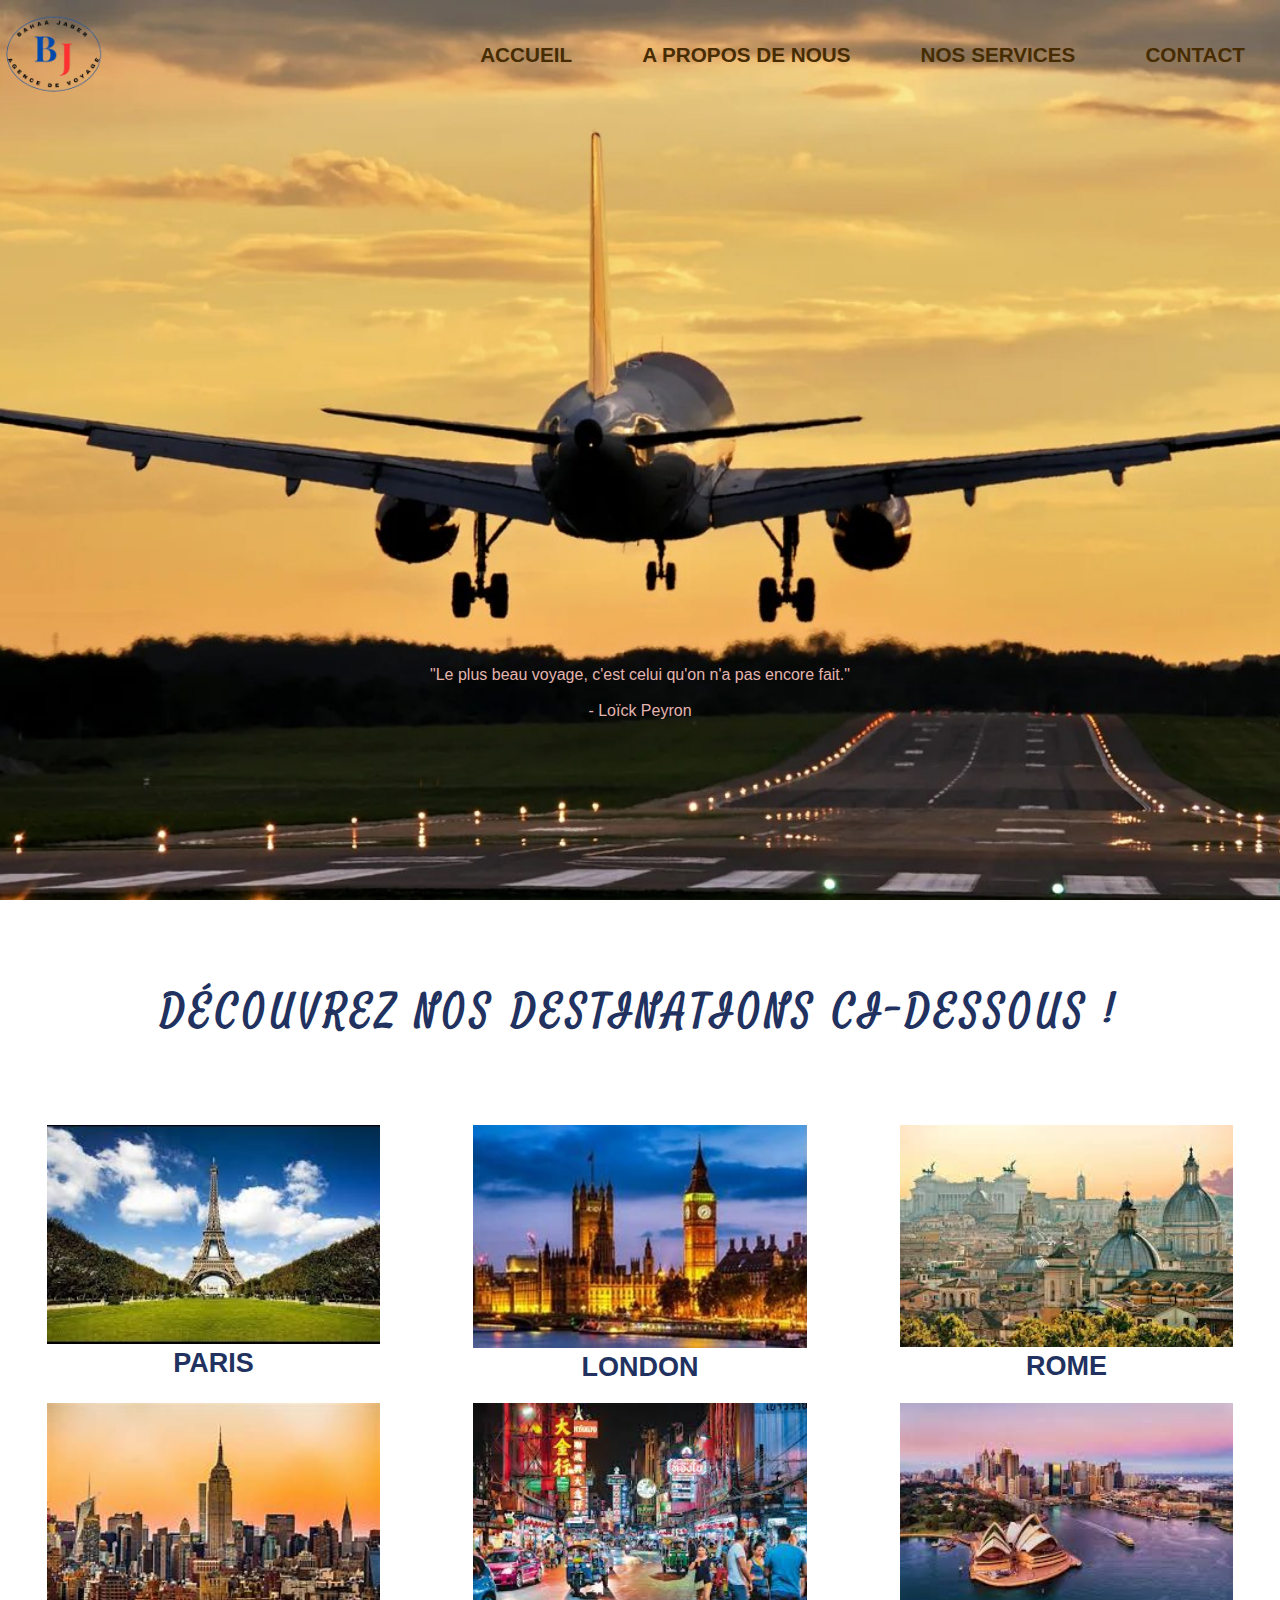
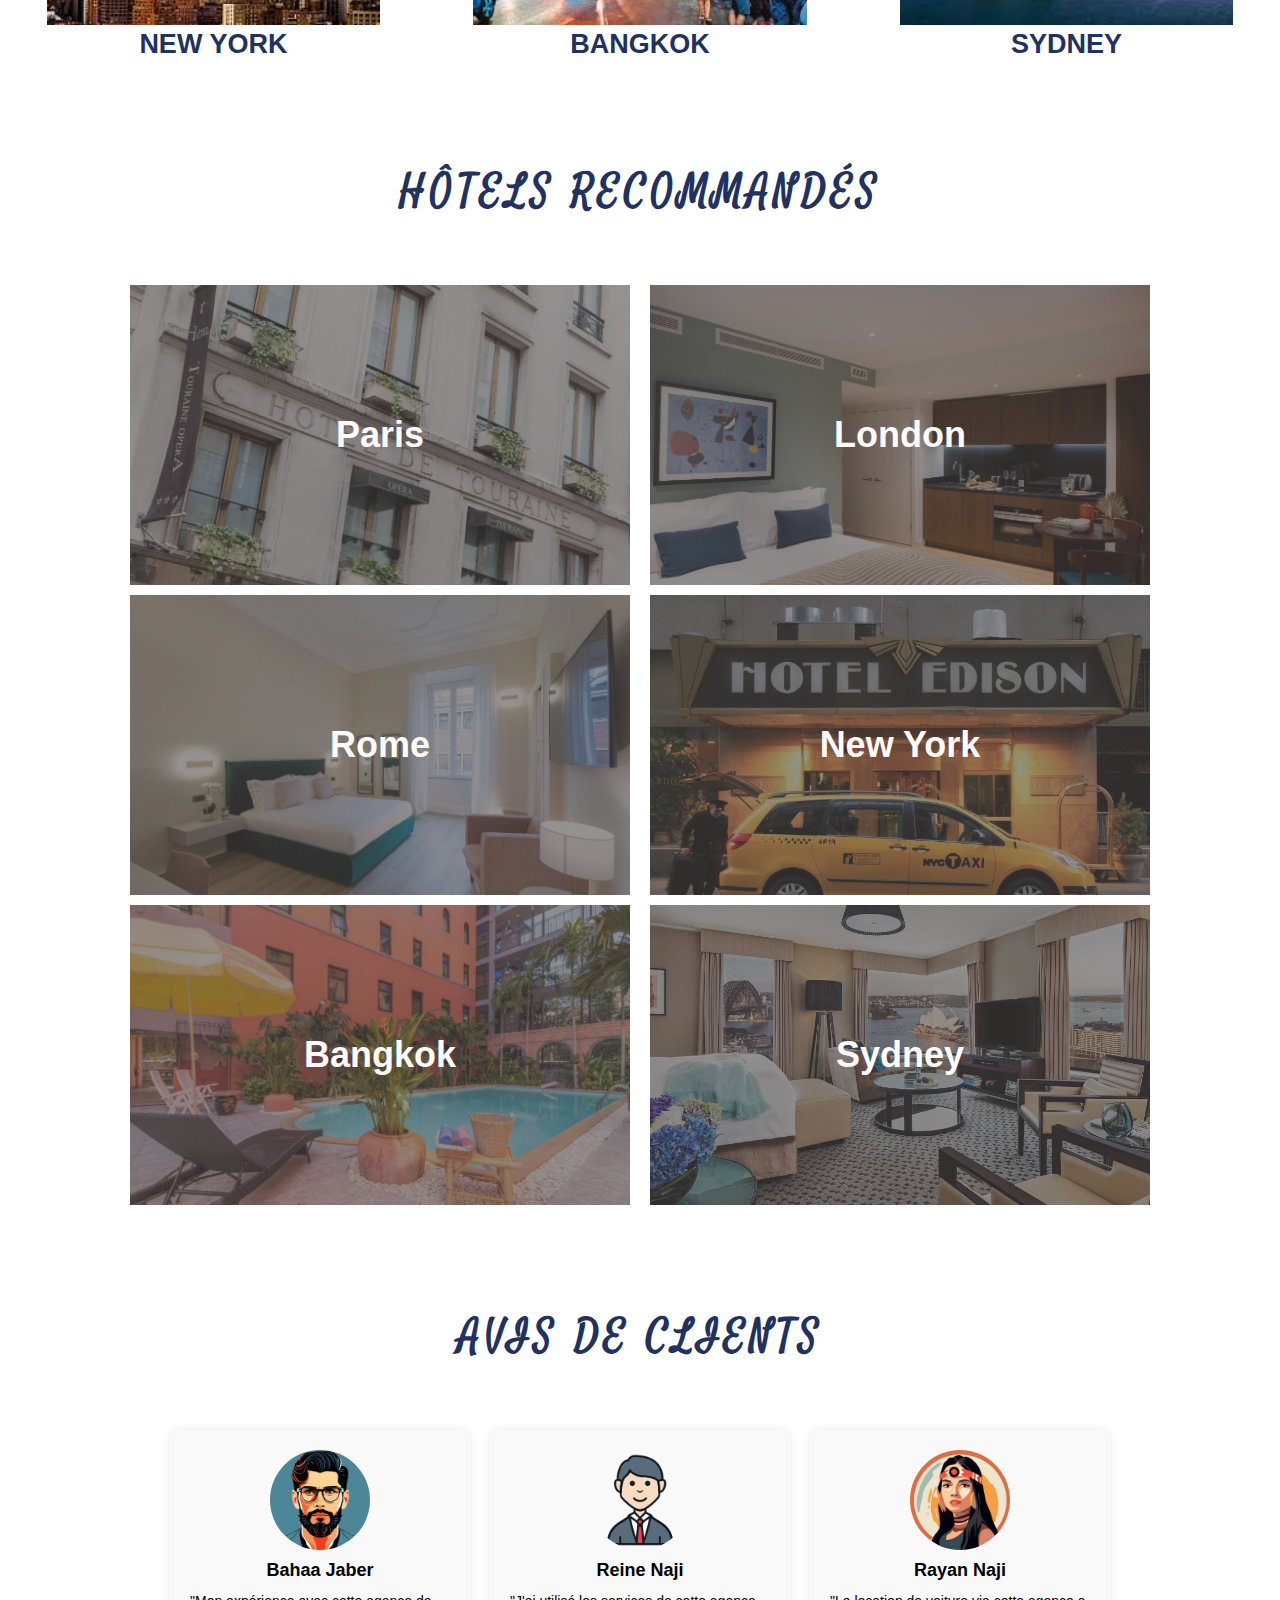
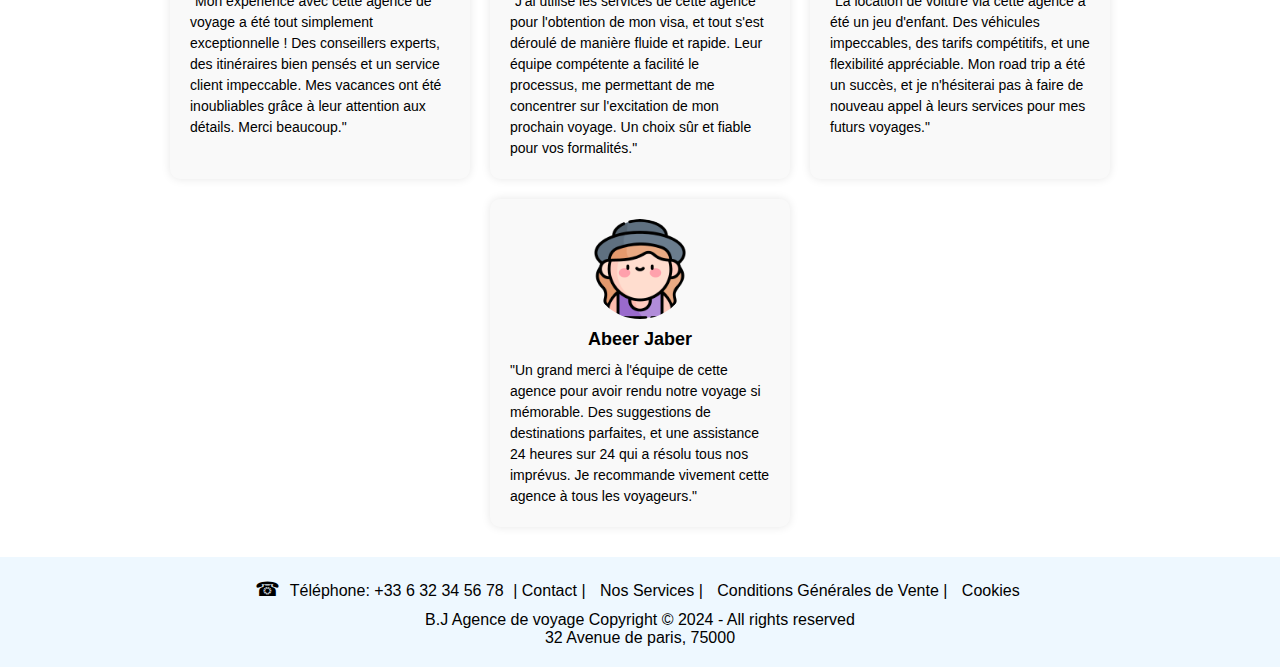
==== index.html @ 1f4818e1 "Agence de voyage first commit" ====
<!DOCTYPE html>
<html lang="en">
<head>
    <meta charset="UTF-8">
    <meta name="viewport" content="width=device-width, initial-scale=1.0">
    <title>Navbar</title>
    <link rel="preconnect" href="https://fonts.googleapis.com">
    <link rel="preconnect" href="https://fonts.gstatic.com" crossorigin>
    <link href="https://fonts.googleapis.com/css2?family=Satisfy&display=swap" rel="stylesheet">
    <link rel="stylesheet" href="index.css">
    <link rel="stylesheet" href="commun.css">
</head>
<body>
    <!--NAVBAR-->
    <nav class="navbar">
        <img src="images/logo.png" alt="" class="logo">
        <ul class="nav-links">
            <li><a href="index.html">Accueil</a></li>
            <li><a href="aproposdenous.html">A propos de Nous</a></li>
            <li><a href="nosservices.html">Nos services</a></li>
            <li><a href="contact.html">Contact</a></li>
        </ul>
        <img src="images/burger-menu.png" alt="burger menu" class="menu-btn">
    </nav>
    <header>
        <div class="header-content">  
            <h1>Explorons Le monde ensemble!</h1>
            <p>"Le plus beau voyage, c'est celui qu'on n'a pas encore fait."<br><br> - Loïck Peyron</p>
        </div>
       </header>


       <!--NOS DESTINTIONS-->

       <section class="index-destinations">
        <h2>Découvrez nos destinations ci-dessous !</h2>
        <a href="https://www.tripadvisor.com/Attractions-g187147-Activities-Paris_Ile_de_France.html" class="index-destinations-box" target="_blank">
            <img src="images/paris.jpg" alt="">
            <h3>Paris</h3>
        </a>
        <a href="https://www.tripadvisor.com/Attractions-g186338-Activities-London_England.html" class="index-destinations-box" target="_blank">
            <img src="images/london.jpg" alt="">
            <h3>London</h3>
         </a>
        <a href="https://www.tripadvisor.com/Attractions-g187791-Activities-Rome_Lazio.html" class="index-destinations-box" target="_blank">
            <img src="images/rome.jpg" alt="">
            <h3>Rome</h3>
        </a>
        <a href="https://www.tripadvisor.com/Attractions-g60763-Activities-New_York_City_New_York.html" class="index-destinations-box" target="_blank">
            <img src="images/new-york.jpg" alt="">
            <h3>New York</h3>
        </a>
        <a href="https://ww916-Activities-Bangkok.html" class="index-destinations-box" target="_blank">
            <img src="images/bangkok.jpg" alt="">
            <h3>Bangkok</h3>
        </a>
        <a href="https://www.tripadvisor.com/Attractions-g255060-Activities-Sydney_New_South_Wales.html" class="index-destinations-box" target="_blank">
            <img src="images/sydney.jpg" alt="">
            <h3>Sydney</h3>
        </a>
    </section>


     <!--section Hôtels recommandés-->

     <section class="index-hotels">
        <h2>Hôtels recommandés</h2>
        <a href="https://hoteltouraine.com/" class="index-hotels-ville" target="_blank">
            <div class="grey-overlay"></div>
            <h3>Paris</h3>
        </a>
        <a href="https://www.staycove.com/en/london" class="index-hotels-ville" target="_blank">
            <div class="grey-overlay"></div>
            <h3>London</h3>
        </a>
        <a href="https://elegantia-luxury-rooms.it-romehotels.com/" class="index-hotels-ville" target="_blank">
            <div class="grey-overlay"></div>
            <h3>Rome</h3>
        </a>
        <a href="https://www.edisonhotelnyc.com/" class="index-hotels-ville" target="_blank">
            <div class="grey-overlay"></div>
            <h3>New York</h3>
        </a>
        <a href="https://baansuanprannok.com/" class="index-hotels-ville" target="_blank">
            <div class="grey-overlay"></div>
            <h3>Bangkok</h3>
        </a>
        <a href="https://www.fourseasons.com/sydney/" class="index-hotels-ville" target="_blank">
            <div class="grey-overlay"></div>
            <h3>Sydney</h3>
        </a>  
    </section>


    <!--Avis clients-->
    <div class="container">
        <h2>Avis de clients</h2>
        <div class="feedback">
            <img src="images/client1.jpg" alt="Client Photo">
            <h3>Bahaa Jaber</h3>
            <p>"Mon expérience avec cette agence de voyage a été tout simplement exceptionnelle ! Des conseillers experts, des itinéraires bien pensés et un service client impeccable. Mes vacances ont été inoubliables grâce à leur attention aux détails. Merci beaucoup."</p>
        </div>
        <div class="feedback">
            <img src="images/client2.jpg" alt="Client Photo">
            <h3>Reine Naji</h3>
            <p>"J'ai utilisé les services de cette agence pour l'obtention de mon visa, et tout s'est déroulé de manière fluide et rapide. Leur équipe compétente a facilité le processus, me permettant de me concentrer sur l'excitation de mon prochain voyage. Un choix sûr et fiable pour vos formalités."</p>
        </div>
        <div class="feedback">
            <img src="images/client3.jpg" alt="Client Photo">
            <h3>Rayan Naji</h3>
            <p>"La location de voiture via cette agence a été un jeu d'enfant. Des véhicules impeccables, des tarifs compétitifs, et une flexibilité appréciable. Mon road trip a été un succès, et je n'hésiterai pas à faire de nouveau appel à leurs services pour mes futurs voyages."</p>
        </div>
        <div class="feedback">
            <img src="images/client4.png" alt="Client Photo">
            <h3>Abeer Jaber</h3>
            <p>"Un grand merci à l'équipe de cette agence pour avoir rendu notre voyage si mémorable. Des suggestions de destinations parfaites, et une assistance 24 heures sur 24 qui a résolu tous nos imprévus. Je recommande vivement cette agence à tous les voyageurs."</p>
        </div>
    </div>

    <!--footer-->
    <footer>
        <div>
            <span class="phone-icon">&#9742;</span> 
            <span class="phone-numero">Téléphone: +33 6 32 34 56 78 </span>
            <a href="contact.html">| Contact |</a> 
            <a href="nosservices.html"> Nos Services |</a> 
            <a href="#">Conditions Générales de Vente |</a> 
            <a href="#">Cookies</a>
        </div>
        <p>B.J Agence de voyage Copyright © 2024 - All rights reserved</p>
        <p>32 Avenue de paris, 75000</p>    
    </footer>

    <script src="script.js"></script>

       
</body>
</html>
---- index.css ----
/* header image avion */

header {
    width: 100vw;
    height: 100vh;
    background-image: url(images/avion.jpg);
    background-position: bottom;
    background-size: cover;
    display: flex;
    align-items: flex-end;
    justify-content: center;
}

.header-content {
    margin-bottom: 180px;
    color: rgb(228, 180, 174);
    text-align: center;
}


.header-content h1
 {
    opacity: 0;
    transform: translateY(-400px);
    animation: dropAnimation 5s ease forwards;
    font-size: 7vmin;
    margin: 20px auto;
}

@keyframes dropAnimation {
    to {
        opacity: 1;
        transform: translateY(0);
    }
}




@media only screen and (max-width:850px){

.header-content {
    margin-bottom: 150px;
}

}




/* destinations */

.index-destinations h2 {
    font: bold 40px/85px 'Satisfy', sans-serif;
    color: #213160;
    text-align: center;
    padding: 40px;
    flex-basis: 100%;
    text-transform: uppercase;
    letter-spacing: 5px;
    margin: 30px;
  }
  
  .index-destinations h3 {
    color: #213160;
    text-align: center;
    text-transform: uppercase;
    font-weight: bold;
    font-size: 3vmin;
  }
  
  .index-destinations {
    display: flex;
    flex-wrap: wrap;
    justify-content: center; 
    text-align: center;
  }
  
  .index-destinations-box {
    flex-basis: calc(33.33% - 10px);
    margin-bottom: 20px;
  }
  
  .index-destinations-box img {
    width: 80%; 
  }
  

/* HÔTELS RECOMMANDÉS section */

.index-hotels  {
    width: 100%;
    padding: 5px 0;
    background-color:var(--main-text);
    display: flex;
    justify-content: center;
    column-gap: 10px;
    flex-wrap: wrap;
}

.index-hotels h2 {
  font: bold 40px/85px 'Satisfy', sans-serif;
  color: #213160;
  text-align: center;
  padding: 40px 0;
  flex-basis: 100%;
  text-transform: uppercase;
  letter-spacing: 5px;
  margin-top: 25px;
}


 .index-hotels-ville  {
    width: 500px;
    height: 300px;
    background-repeat: no-repeat;
    background-size: cover;
    display: flex;
    justify-content: center;
    align-items: center;
    position: relative;
    margin-top: 10px;
}

.index-hotels-ville:nth-child(2)  {
    background-image:url(../images/Hotel\ Touraine\ Opera.jpg)
}
.index-hotels-ville:nth-child(3)  {
    background-image:url(../images/Cove\ Landmark\ Pinnacle.jpg)
}
.index-hotels-ville:nth-child(4)  {
    background-image:url(../images/Elegantia\ Luxury\ Rooms.jpg)
}
.index-hotels-ville:nth-child(5)  {
    background-image:url(../images/Hotel\ Edison\ Times\ Square.jpg)
}
.index-hotels-ville:nth-child(6)  {
    background-image:url(../images/Baansuanprannok\ Hotel.jpg)
}
.index-hotels-ville:nth-child(7)  {
    background-image:url(../images/Four-Seasons-Hotel-Sydney.jpg)
}

.grey-overlay {
    position: absolute;
    inset: 0;
    background-color: #4d4848;
    opacity: 0.6;
    transition: all ease-in-out 0.2s;
}

.index-hotels-ville:hover .grey-overlay{
  opacity: 0;   
}

.index-hotels-ville h3 {
font-size: 4vmin;
  color: #fdfbfb;
  text-align: center;
  z-index: 100;
  transition: all ease-in-out 0.6s;
}


.index-hotels-ville:hover h3 {
    opacity: 0;
}


/* Avis clients  */
.container {
    display: flex;
    flex-wrap: wrap;
    justify-content: center; 
    padding: 20px;
}

.feedback {
    width: 300px;
    background-color: #f9f9f9;
    border-radius: 10px;
    margin: 10px;
    padding: 20px;
    box-shadow: 0 0 10px rgba(0, 0, 0, 0.1);
    display: flex; /* Add display flex */
    flex-direction: column; /* Arrange items vertically */
    align-items: center; /* Center items horizontally */
}


  .container h2  {
    font: bold 40px/85px 'Satisfy', sans-serif;
    color: #213160;
    text-align: center;
    padding: 40px 0;
    flex-basis: 100%;
    text-transform: uppercase;
    letter-spacing: 5px;
    margin-top: 25px;
  }

.feedback img {
    width: 100px;
    height: 100px;
    border-radius: 50%;
    margin-bottom: 10px;

}

.feedback h3 {
    font-size: 18px;
    margin-bottom: 10px;
}

.feedback p {
    font-size: 14px;
    line-height: 1.5;
    margin: 0;
}



/* Responsive Styling */

  @media only screen and (max-width: 1024px) and (max-height: 1366px),
         only screen and (max-width: 912px) and (max-height: 1368px),
         only screen and (max-width: 820px) and (max-height: 1180px),
         only screen and (max-width: 768px),
         only screen and (max-width: 480px) {
    .index-destinations-box {
        flex-basis: calc(50% - 10px);
        margin-bottom: 10px;
    }
    
    .index-destinations-box img {
        width: 95%; 
    }
  
    .index-destinations h2 {
      font-size: 4vmin;
      letter-spacing: 3px;
      line-height: 40px;
      padding-bottom: 20px;
    }

    .index-hotels h2 {
        font-size: 4vmin;
        margin: 25px auto;
        padding: 0px;
    }
    .container h2  {
        font-size: 4vmin;
        margin: 25px auto;
        padding: 0px;
    }

    .index-hotels-ville h3 {
        font-size: 4vmin;
        margin: 0px;
        padding: 0px;
    }

  }
  
  @media only screen and (max-width: 480px) {
    .index-destinations-box {
        flex-basis: calc(100% - 10px);
    }
    .index-destinations-box img {
      width: 100%;
  }

  .index-hotels {
    width: 95%;
    margin: 0 auto;
  }
  .index-hotels-ville h3 {
    font-size: 6vmin;
}
  }
---- commun.css ----
:root {
    --navbar-color:#000;
    --navbar-color-hover:#004aad;
    --main-text:#ffffff;
    --quotes:#ff3131;

}
body {
    font-family: Arial, sans-serif;
}
/* navbar */

* {
    margin: 0;
    padding: 0;
    box-sizing: border-box;
}

a{
    text-decoration: none;
    cursor: pointer;
}

ul {
    list-style: none;
}



.navbar {
    position: absolute;
    top: 0;
    left: 0;
    width: 100%;
    display: flex;
    justify-content: space-between;
    padding: 0px;
    text-transform: uppercase;
    font-size: 2.3vmin;
    font-weight: bolder;
}

.logo {
    width: 110px;
    height: auto;
}

.nav-links {
    display: flex;
    align-items: center;
    
}

.nav-links li {
    margin: 0 30px;
}

.nav-links li a{
  color: rgb(71, 44, 2);
}

.nav-links li a:hover{
  color: rgb(175, 0, 58);
  text-decoration: none;
font-size: 2.5vmin;
transition: ease-in-out 0.3s;
}


/* footer */
footer {
    background-color: rgb(238, 248, 255);
    padding: 20px;
    text-align: center;
}

footer div {
    margin-bottom: 10px;
}

.phone-icon {
    font-size: 20px;
}

.phone-numero {
    margin-left: 5px;
}

a {
    color: #000;
    text-decoration: none;
    margin: 0 5px;
}

a:hover {
    text-decoration: underline;
}

.addresse {
    margin-top: 10px;
    font-size: 14px;
    color: #666;
}

.menu-btn {
    position: absolute;
    top: 30px;
    right: 30px;
    width: 40px;
    cursor: pointer;
    display: none;
}

@media only screen and (max-width: 768px) {
    footer div {
        flex-direction: column;
        align-items: center;
        font-size: 2.5vmin;
    }
    footer p {
        flex-direction: column;
        align-items: center;
        font-size: 2.5vmin;
    }
}

@media only screen and (max-width:850px){

    .menu-btn {
        display: block;
    }
    .navbar {
        padding: 0;
        font-size: 3vmin;
    }
    .logo {
        position: absolute;
        top: 0px;
        left: 30px;
    }
    .nav-links {
        flex-direction: column;
        width: 100%;
        height: 100vh;
        justify-content: center;
       margin-top: -920px;
       transition:  all 0.5s ease;
    }

    .mobile-menu {
        margin-top: 0px;
        height: 30vh;
    }
    .nav-links li {
            margin: 30px auto;
    }

    .mobile-menu {
        margin-top: 0px;
        height: 40vh;
        border-bottom-left-radius: 50px;
        border-bottom-right-radius: 50px;
    }
    .nav-links li {
        margin: 30px auto;
}

}
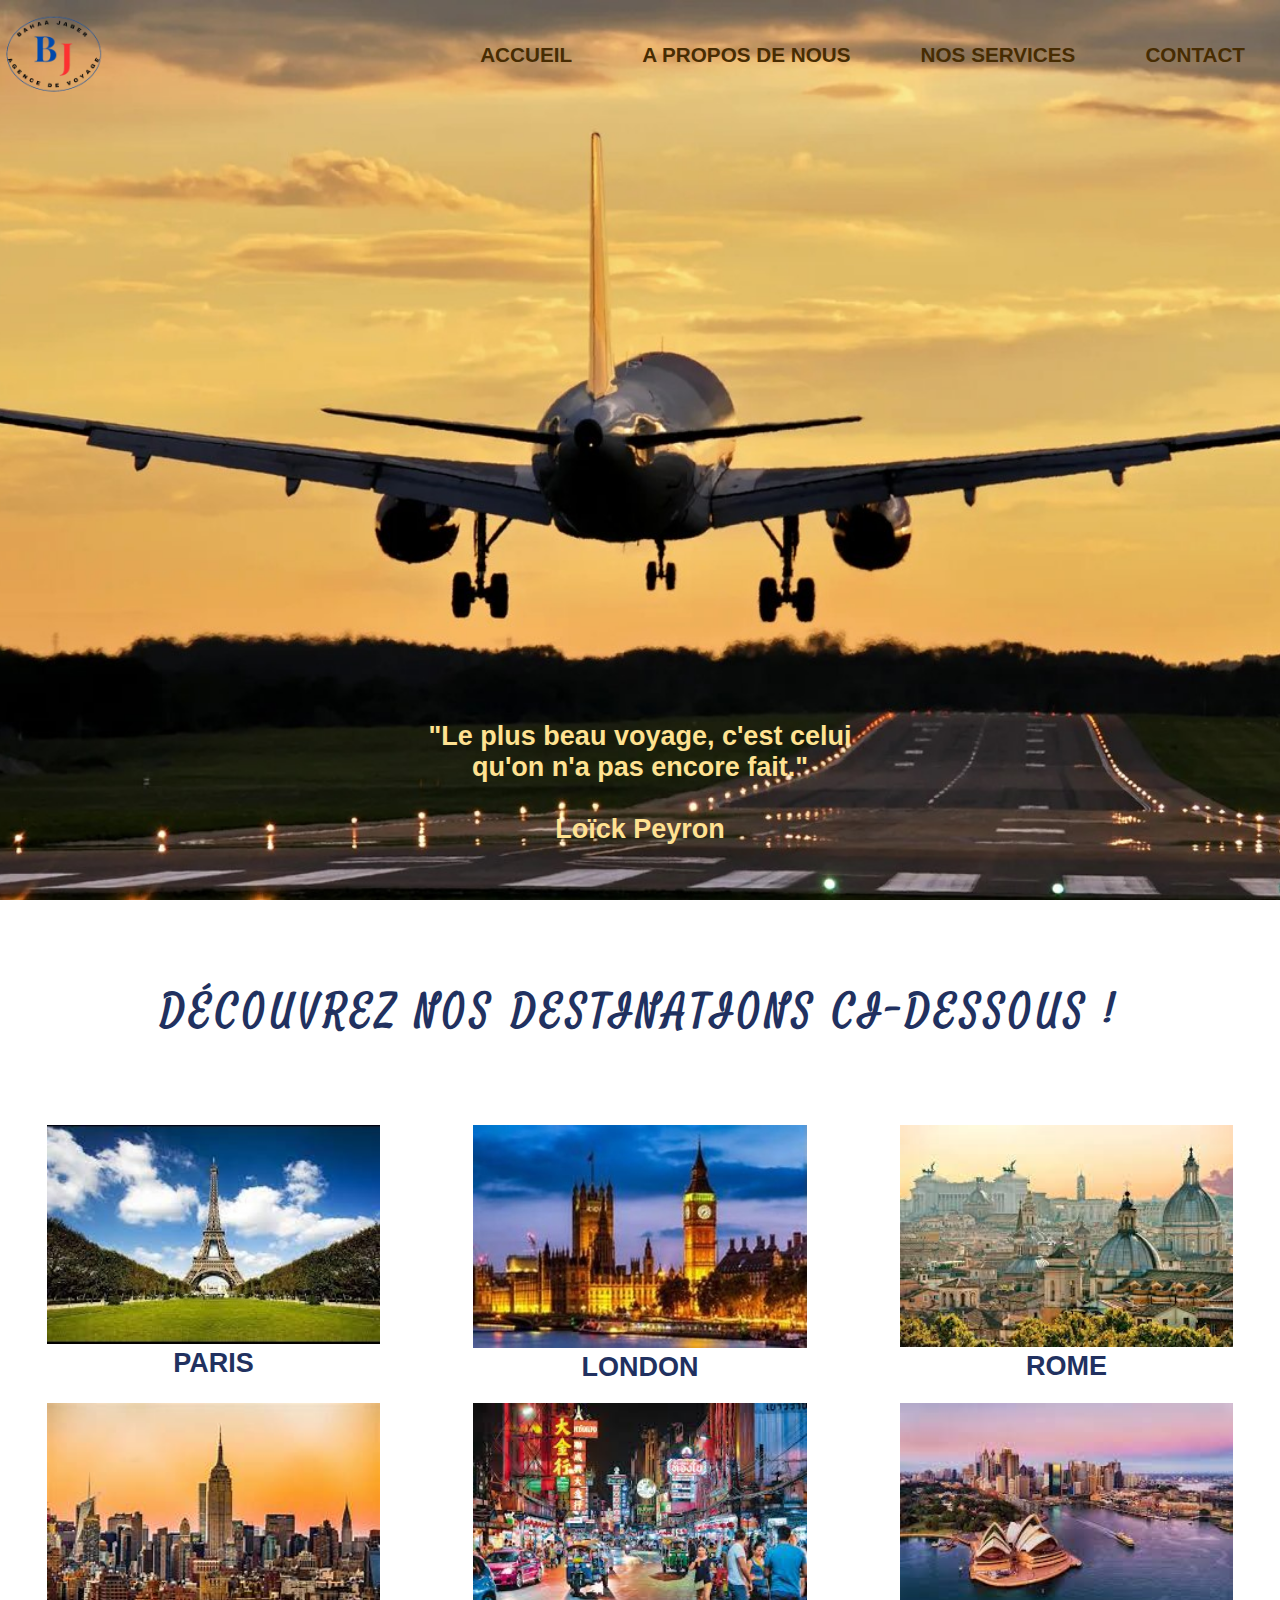
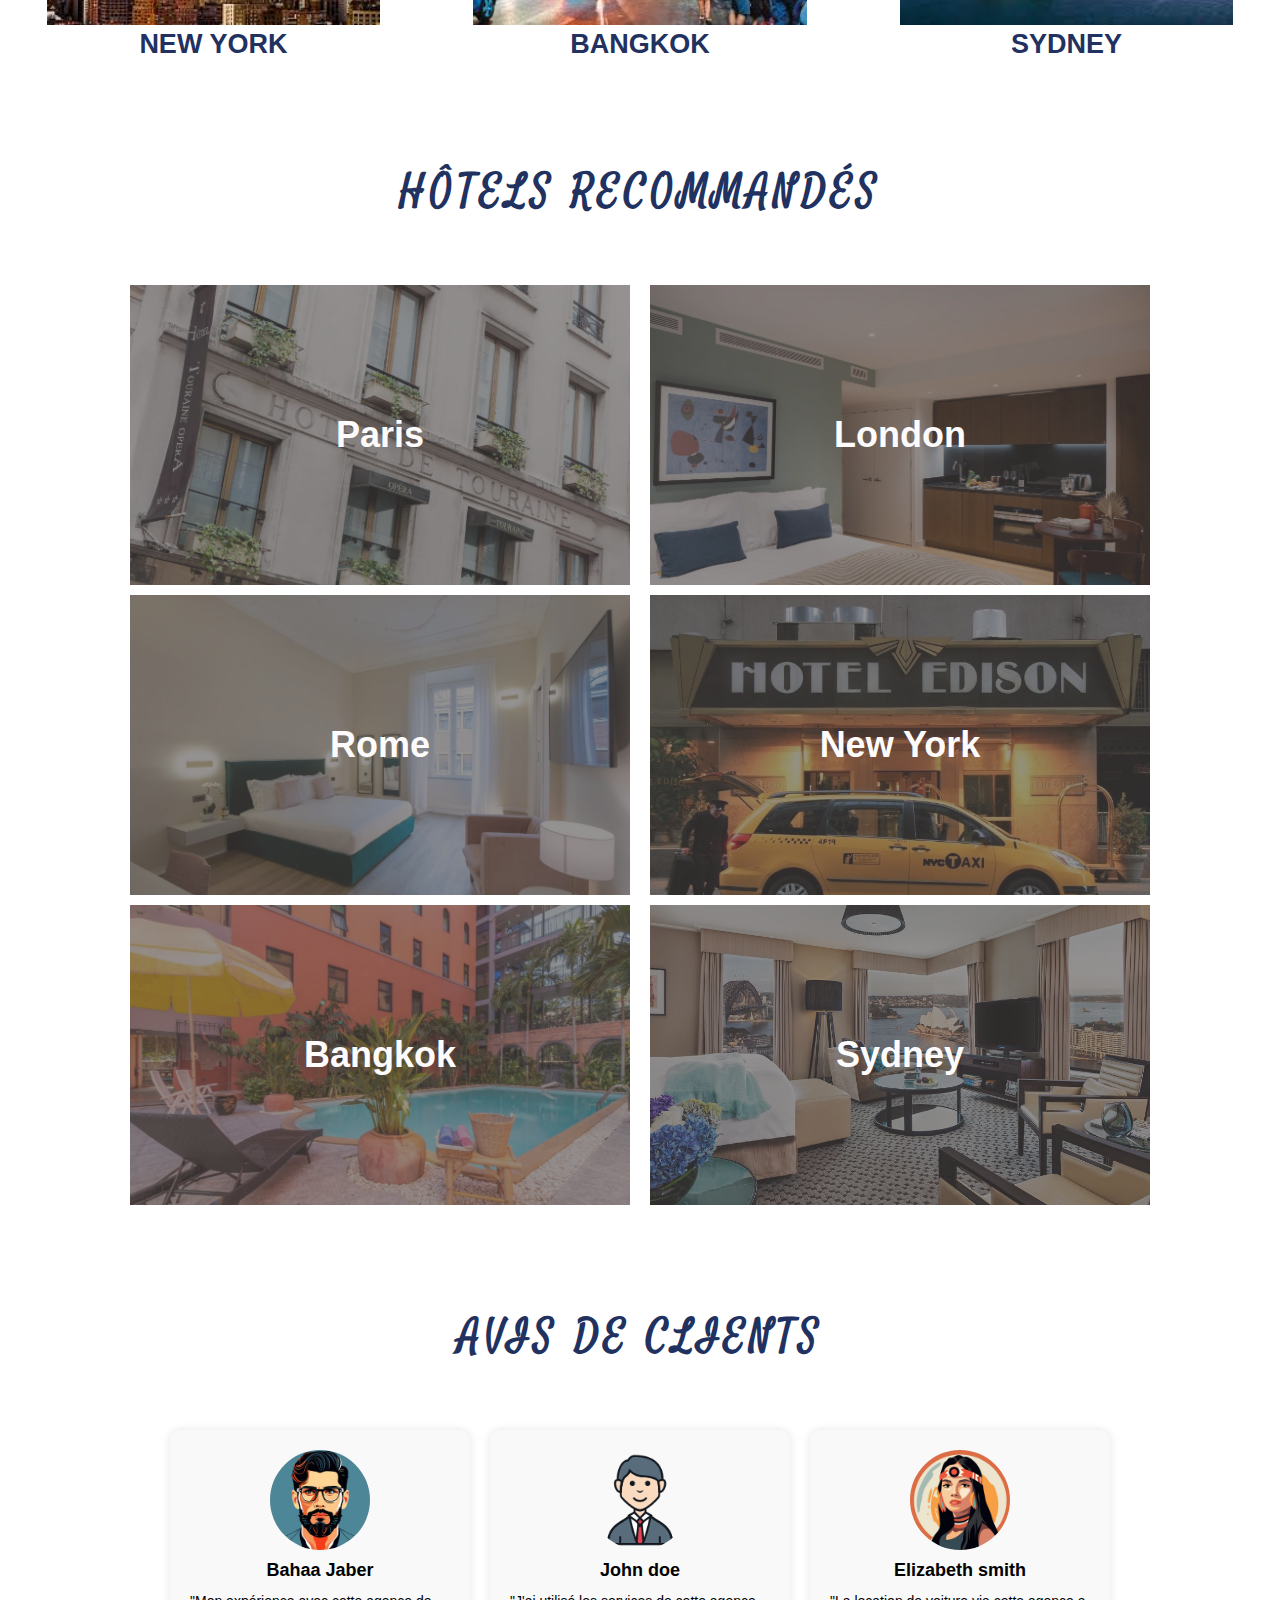
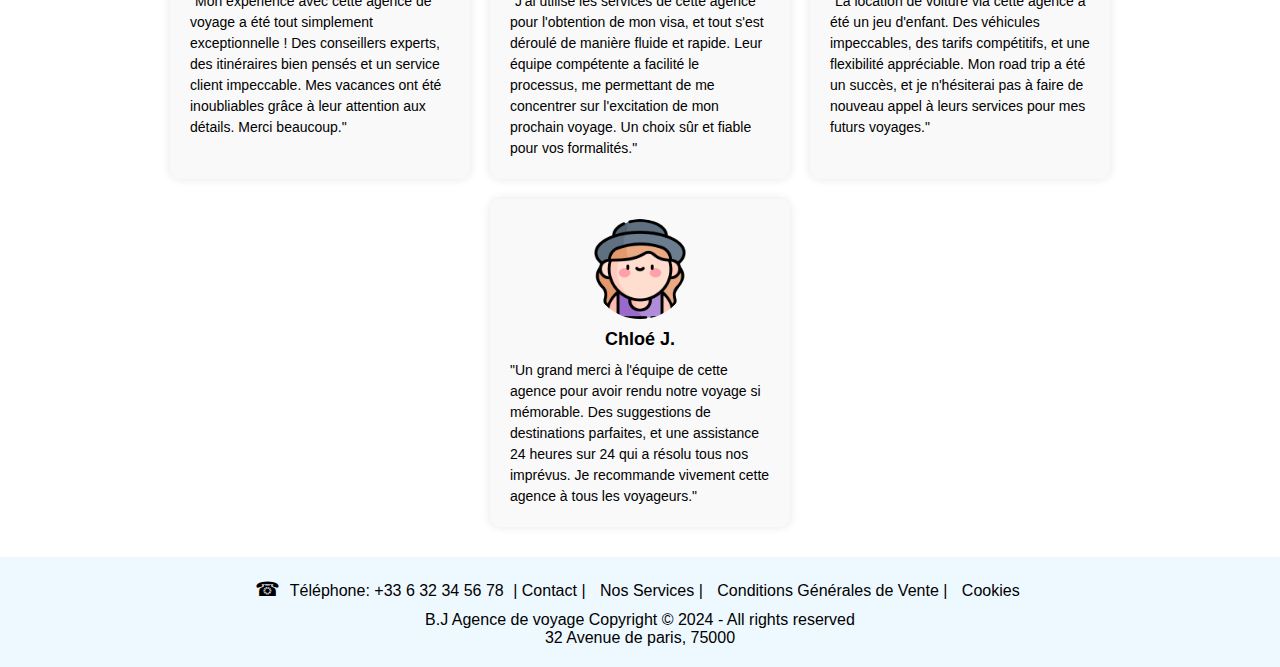
==== commit 3f0696fd: "Ajuster quelques couleurs" ====
--- a/index.html
+++ b/index.html
@@ -25,7 +25,7 @@
     <header>
         <div class="header-content">  
             <h1>Explorons Le monde ensemble!</h1>
-            <p>"Le plus beau voyage, c'est celui qu'on n'a pas encore fait."<br><br> - Loïck Peyron</p>
+            <p>"Le plus beau voyage, c'est celui<br> qu'on n'a pas encore fait."<br><br>  Loïck Peyron</p>
         </div>
        </header>
 
@@ -50,7 +50,7 @@
             <img src="images/new-york.jpg" alt="">
             <h3>New York</h3>
         </a>
-        <a href="https://ww916-Activities-Bangkok.html" class="index-destinations-box" target="_blank">
+        <a href="https://www.tripadvisor.com/Tourism-g293916-Bangkok-Vacations.html" class="index-destinations-box" target="_blank">
             <img src="images/bangkok.jpg" alt="">
             <h3>Bangkok</h3>
         </a>
@@ -102,17 +102,17 @@
         </div>
         <div class="feedback">
             <img src="images/client2.jpg" alt="Client Photo">
-            <h3>Reine Naji</h3>
+            <h3>John doe</h3>
             <p>"J'ai utilisé les services de cette agence pour l'obtention de mon visa, et tout s'est déroulé de manière fluide et rapide. Leur équipe compétente a facilité le processus, me permettant de me concentrer sur l'excitation de mon prochain voyage. Un choix sûr et fiable pour vos formalités."</p>
         </div>
         <div class="feedback">
             <img src="images/client3.jpg" alt="Client Photo">
-            <h3>Rayan Naji</h3>
+            <h3>Elizabeth smith</h3>
             <p>"La location de voiture via cette agence a été un jeu d'enfant. Des véhicules impeccables, des tarifs compétitifs, et une flexibilité appréciable. Mon road trip a été un succès, et je n'hésiterai pas à faire de nouveau appel à leurs services pour mes futurs voyages."</p>
         </div>
         <div class="feedback">
             <img src="images/client4.png" alt="Client Photo">
-            <h3>Abeer Jaber</h3>
+            <h3>Chloé J.</h3>
             <p>"Un grand merci à l'équipe de cette agence pour avoir rendu notre voyage si mémorable. Des suggestions de destinations parfaites, et une assistance 24 heures sur 24 qui a résolu tous nos imprévus. Je recommande vivement cette agence à tous les voyageurs."</p>
         </div>
     </div>
--- a/index.css
+++ b/index.css
@@ -15,12 +15,16 @@
 }
 
 .header-content {
-    margin-bottom: 180px;
+    margin-bottom: 55px;
     color: rgb(228, 180, 174);
     text-align: center;
-}
-
-
+    font-size: 3vmin;
+    font-weight: bold;
+}
+
+.header-content  p{ 
+  color: rgb(255, 226, 145); 
+}
 .header-content h1
  {
     opacity: 0;
@@ -28,6 +32,7 @@
     animation: dropAnimation 5s ease forwards;
     font-size: 7vmin;
     margin: 20px auto;
+
 }
 
 @keyframes dropAnimation {
@@ -43,7 +48,8 @@
 @media only screen and (max-width:850px){
 
 .header-content {
-    margin-bottom: 150px;
+    margin-bottom: 45px;
+    font-size: 3.5vmin;
 }
 
 }
@@ -71,6 +77,10 @@
     font-weight: bold;
     font-size: 3vmin;
   }
+
+  .index-destinations a:hover {
+   text-decoration: none;
+  }
   
   .index-destinations {
     display: flex;
@@ -87,6 +97,12 @@
   .index-destinations-box img {
     width: 80%; 
   }
+
+  .index-destinations-box img:hover {
+    width: 83%; 
+    transition: 0.3s ease-in-out;
+  }
+  
   
 
 /* HÔTELS RECOMMANDÉS section */
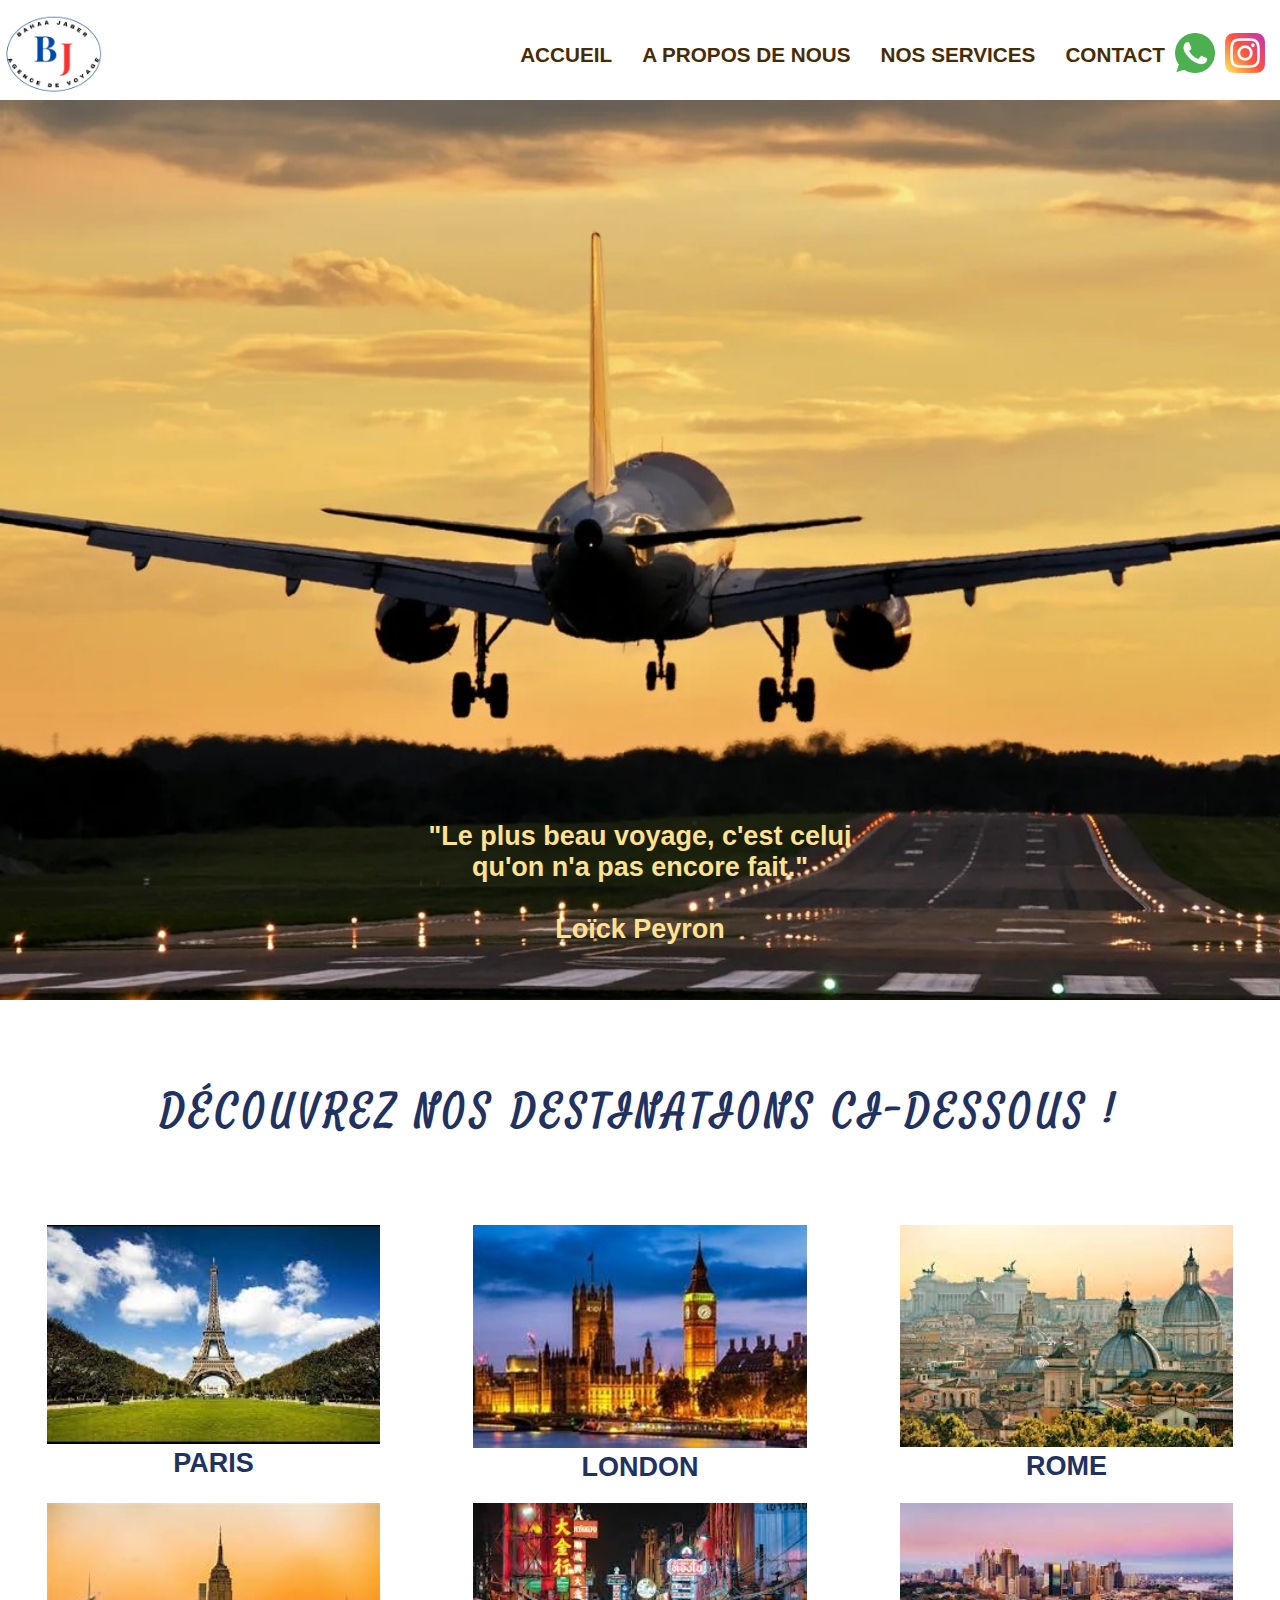
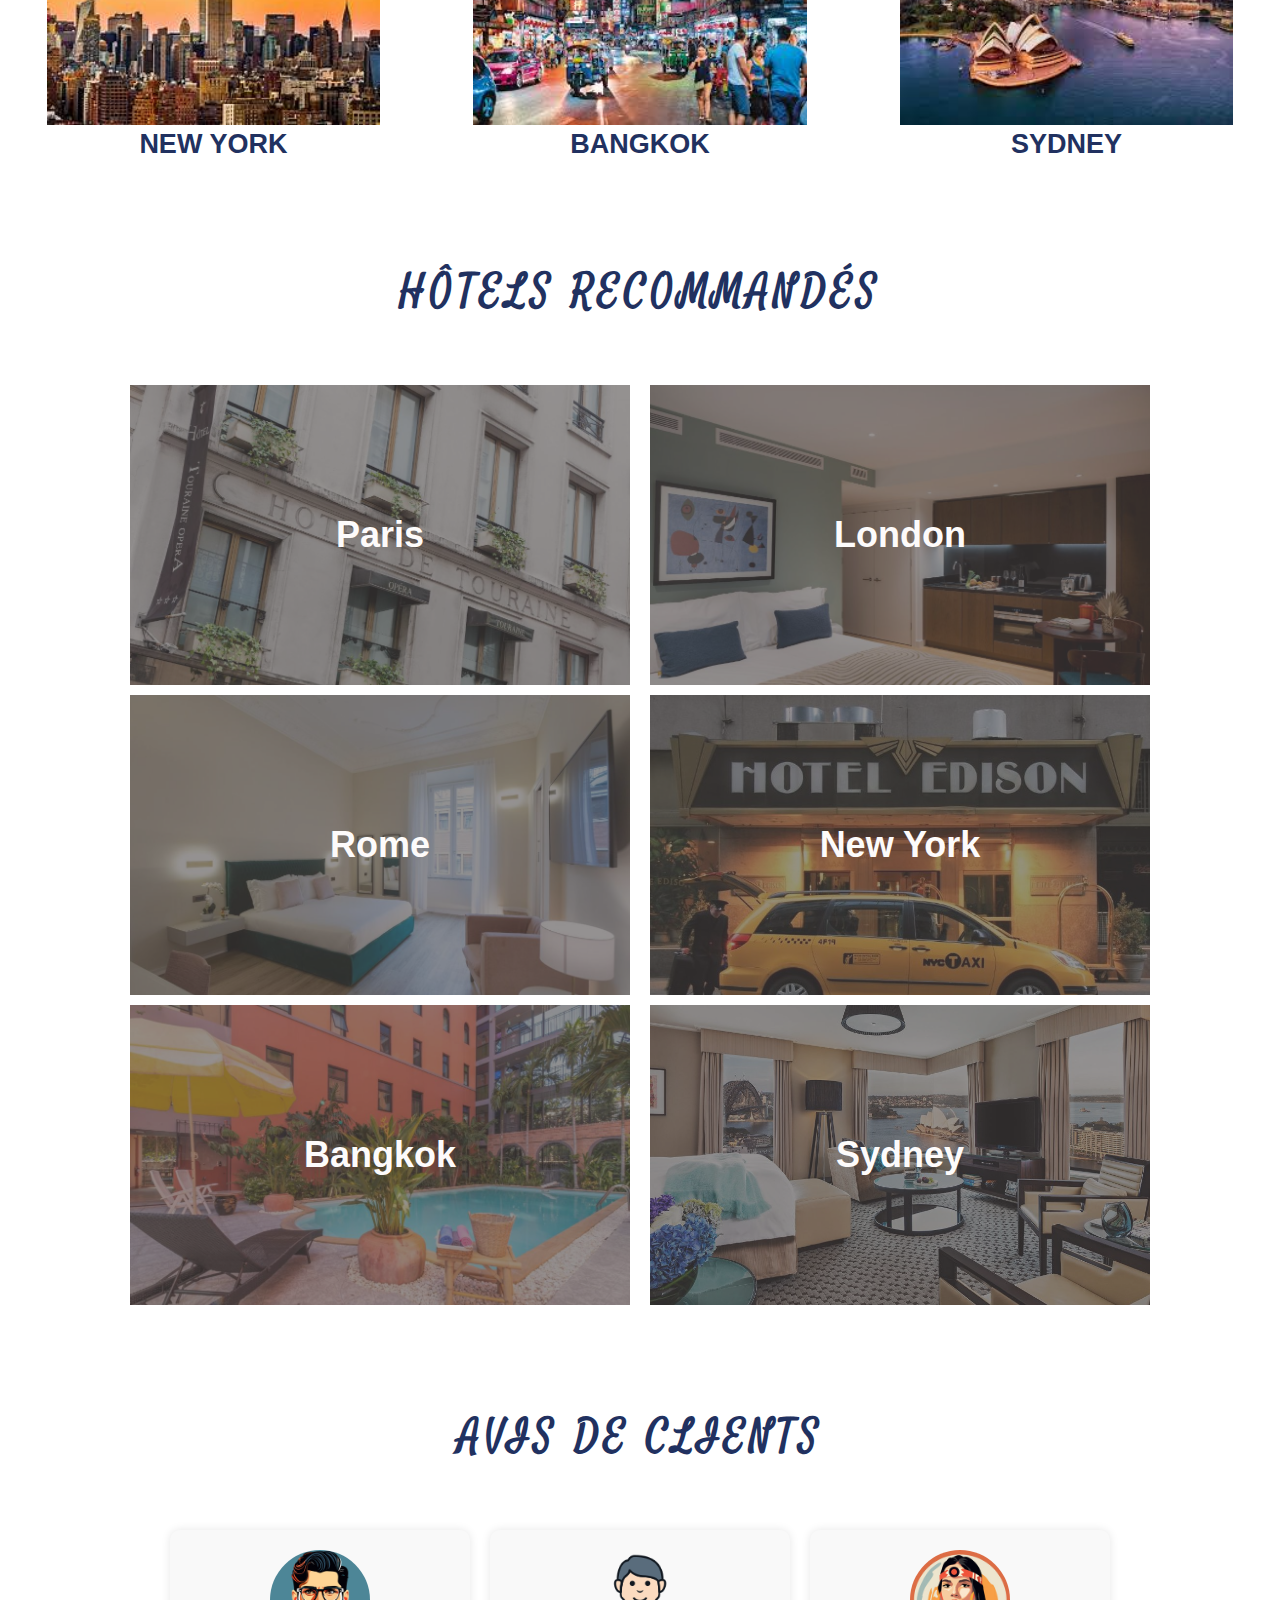
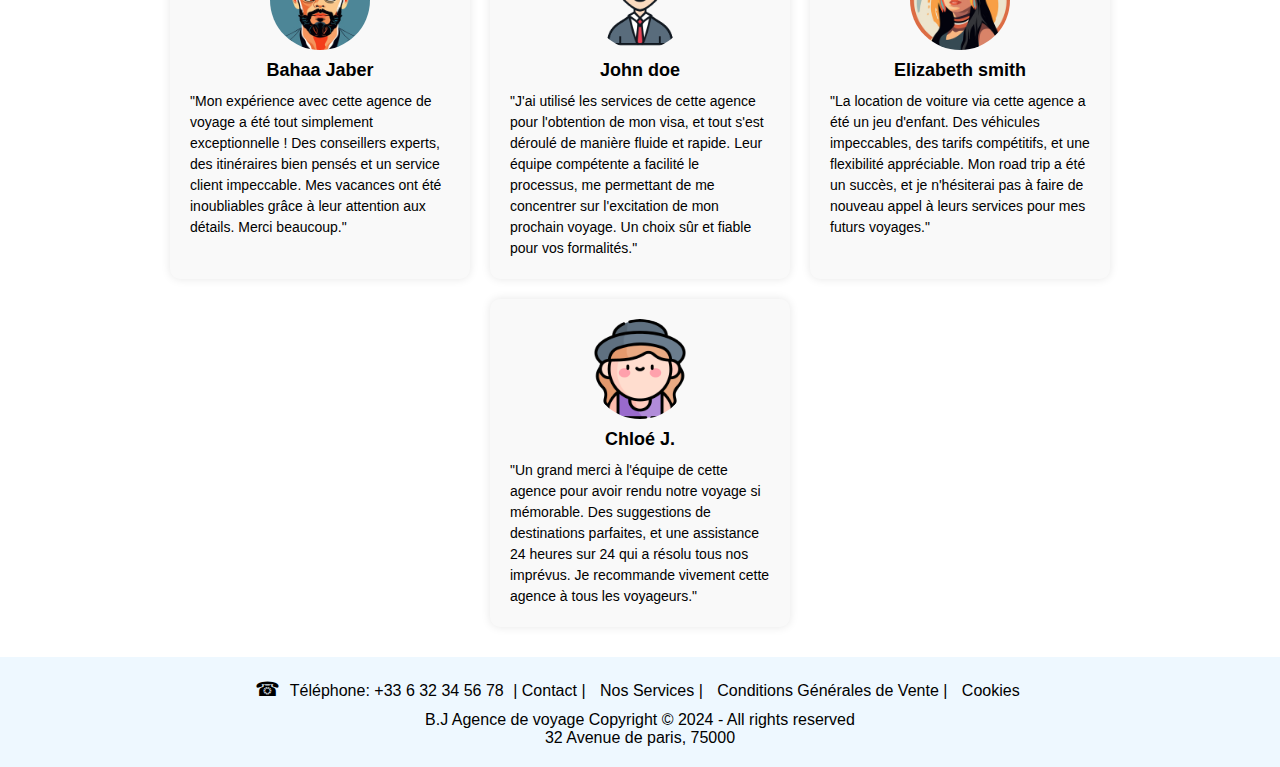
==== commit 51a75c85: "Ajouté des liens vers les réseaux sociaux" ====
--- a/index.html
+++ b/index.html
@@ -7,8 +7,9 @@
     <link rel="preconnect" href="https://fonts.googleapis.com">
     <link rel="preconnect" href="https://fonts.gstatic.com" crossorigin>
     <link href="https://fonts.googleapis.com/css2?family=Satisfy&display=swap" rel="stylesheet">
+    <link rel="stylesheet" href="commun.css">
     <link rel="stylesheet" href="index.css">
-    <link rel="stylesheet" href="commun.css">
+    
 </head>
 <body>
     <!--NAVBAR-->
@@ -19,20 +20,22 @@
             <li><a href="aproposdenous.html">A propos de Nous</a></li>
             <li><a href="nosservices.html">Nos services</a></li>
             <li><a href="contact.html">Contact</a></li>
-        </ul>
-        <img src="images/burger-menu.png" alt="burger menu" class="menu-btn">
+            <li ><a href="https://www.whatsapp.com/" target="_blank"><img src="images/whatsapp-couleur.png" alt="whatsapp logo" class="social-links"></a></li>
+            <li ><a href="https://www.instagram.com/" target="_blank"><img src="images/instagram-couleur.png" alt="instagram logo" class="social-links"></a></li>
+        </ul> 
+        <img src="images/burger-menu.png" alt="burger menu" class="menu-btn">    
     </nav>
+    
+   
     <header>
         <div class="header-content">  
             <h1>Explorons Le monde ensemble!</h1>
             <p>"Le plus beau voyage, c'est celui<br> qu'on n'a pas encore fait."<br><br>  Loïck Peyron</p>
         </div>
-       </header>
+    </header>
 
-
-       <!--NOS DESTINTIONS-->
-
-       <section class="index-destinations">
+    <!--NOS DESTINATIONS-->
+    <section class="index-destinations">
         <h2>Découvrez nos destinations ci-dessous !</h2>
         <a href="https://www.tripadvisor.com/Attractions-g187147-Activities-Paris_Ile_de_France.html" class="index-destinations-box" target="_blank">
             <img src="images/paris.jpg" alt="">
@@ -41,7 +44,7 @@
         <a href="https://www.tripadvisor.com/Attractions-g186338-Activities-London_England.html" class="index-destinations-box" target="_blank">
             <img src="images/london.jpg" alt="">
             <h3>London</h3>
-         </a>
+        </a>
         <a href="https://www.tripadvisor.com/Attractions-g187791-Activities-Rome_Lazio.html" class="index-destinations-box" target="_blank">
             <img src="images/rome.jpg" alt="">
             <h3>Rome</h3>
@@ -60,10 +63,8 @@
         </a>
     </section>
 
-
-     <!--section Hôtels recommandés-->
-
-     <section class="index-hotels">
+    <!--Hôtels recommandés-->
+    <section class="index-hotels">
         <h2>Hôtels recommandés</h2>
         <a href="https://hoteltouraine.com/" class="index-hotels-ville" target="_blank">
             <div class="grey-overlay"></div>
@@ -90,7 +91,6 @@
             <h3>Sydney</h3>
         </a>  
     </section>
-
 
     <!--Avis clients-->
     <div class="container">
@@ -131,8 +131,7 @@
         <p>32 Avenue de paris, 75000</p>    
     </footer>
 
+    <!--Javascript link-->
     <script src="script.js"></script>
-
-       
 </body>
-</html>+</html>
--- a/commun.css
+++ b/commun.css
@@ -1,10 +1,33 @@
 :root {
-    --navbar-color:#000;
-    --navbar-color-hover:#004aad;
-    --main-text:#ffffff;
-    --quotes:#ff3131;
-
-}
+    /*Index page*/
+
+    --quote:#ffe291; /*Page d'Accueil header*/
+    --header-content:#e4b4ae; /*Page d'Accueil header*/
+    --index-destinations:#213160; /*Page d'Accueil Nos destinations*/
+    --grey-overlay:#4d4848; /*Page d'Accueil Hotels recommandés*/
+    --index-hotels-ville: #fdfbfb; /*Page d'Accueil Hotels recommandés h3*/
+   
+
+
+    /*A propos de nous page*/
+
+    --B-lettre-logo:#004aad;  /*couleur lettre B dans le text*/
+    --J-lettre-logo: #ff3131; /*couleur lettre J dans le text*/
+    --apropos-titre:#0053a4;  /*couleur de titre*/
+
+
+    /*Nos services Page*/
+    --nosservices-h1:#213160; 
+    
+
+
+    /*  navlinks (all pages)*/
+    --navlinks: #472c02;
+    --navlinks-hover: #af003a;
+
+}
+
+
 body {
     font-family: Arial, sans-serif;
 }
@@ -26,7 +49,7 @@
 }
 
 
-
+ 
 .navbar {
     position: absolute;
     top: 0;
@@ -38,6 +61,7 @@
     text-transform: uppercase;
     font-size: 2.3vmin;
     font-weight: bolder;
+    align-items: center;
 }
 
 .logo {
@@ -52,19 +76,39 @@
 }
 
 .nav-links li {
-    margin: 0 30px;
+    margin: 0 10px;
 }
 
 .nav-links li a{
-  color: rgb(71, 44, 2);
+  color:var(--navlinks);
 }
 
 .nav-links li a:hover{
-  color: rgb(175, 0, 58);
+  color:var(--navlinks-hover) ;
   text-decoration: none;
-font-size: 2.5vmin;
-transition: ease-in-out 0.3s;
-}
+  font-size: 2.5vmin;
+  transition: ease-in-out 0.3s;
+}
+
+.social-links{
+    width: 40px;
+    margin-left: -20px;
+}
+   
+.social-links:hover{
+    width: 45px;
+     margin-left: -20px;
+    transition: 0.3s ease-in-out;
+} 
+
+.back-ground-image {
+    height: calc(100vh - 200px);
+    background-size: cover;
+    background-repeat: no-repeat;
+    background-position: center;
+    margin-top: 100px;
+}
+
 
 
 /* footer */
@@ -90,10 +134,6 @@
     color: #000;
     text-decoration: none;
     margin: 0 5px;
-}
-
-a:hover {
-    text-decoration: underline;
 }
 
 .addresse {
@@ -124,7 +164,7 @@
     }
 }
 
-@media only screen and (max-width:850px){
+ @media only screen and (max-width:850px){
 
     .menu-btn {
         display: block;
@@ -136,28 +176,27 @@
     .logo {
         position: absolute;
         top: 0px;
-        left: 30px;
+        left: 10px;
     }
     .nav-links {
         flex-direction: column;
         width: 100%;
         height: 100vh;
         justify-content: center;
-       margin-top: -920px;
-       transition:  all 0.5s ease;
+        margin-top: -720px;
+        transition:  all 0.5s ease;
+    }
+
+    .mobile-menu {
+        background-color: #fff0d7;
+    }
+    .nav-links li {
+            margin: 30px auto;
     }
 
     .mobile-menu {
         margin-top: 0px;
-        height: 30vh;
-    }
-    .nav-links li {
-            margin: 30px auto;
-    }
-
-    .mobile-menu {
-        margin-top: 0px;
-        height: 40vh;
+        height: 70vh;
         border-bottom-left-radius: 50px;
         border-bottom-right-radius: 50px;
     }
@@ -165,4 +204,7 @@
         margin: 30px auto;
 }
 
-}+
+}   
+
+
--- a/index.css
+++ b/index.css
@@ -1,6 +1,3 @@
-
-
-
 /* header image avion */
 
 header {
@@ -12,19 +9,21 @@
     display: flex;
     align-items: flex-end;
     justify-content: center;
+    margin-top: 100px;
 }
 
 .header-content {
     margin-bottom: 55px;
-    color: rgb(228, 180, 174);
+    color: var( --header-content);
     text-align: center;
     font-size: 3vmin;
     font-weight: bold;
 }
 
 .header-content  p{ 
-  color: rgb(255, 226, 145); 
-}
+  color: var( --quote); 
+}
+
 .header-content h1
  {
     opacity: 0;
@@ -43,8 +42,6 @@
 }
 
 
-
-
 @media only screen and (max-width:850px){
 
 .header-content {
@@ -54,14 +51,11 @@
 
 }
 
-
-
-
 /* destinations */
 
 .index-destinations h2 {
     font: bold 40px/85px 'Satisfy', sans-serif;
-    color: #213160;
+    color:var(--index-destinations);
     text-align: center;
     padding: 40px;
     flex-basis: 100%;
@@ -71,7 +65,7 @@
   }
   
   .index-destinations h3 {
-    color: #213160;
+    color:var(--index-destinations);
     text-align: center;
     text-transform: uppercase;
     font-weight: bold;
@@ -110,7 +104,6 @@
 .index-hotels  {
     width: 100%;
     padding: 5px 0;
-    background-color:var(--main-text);
     display: flex;
     justify-content: center;
     column-gap: 10px;
@@ -119,7 +112,7 @@
 
 .index-hotels h2 {
   font: bold 40px/85px 'Satisfy', sans-serif;
-  color: #213160;
+  color:var(--index-destinations);
   text-align: center;
   padding: 40px 0;
   flex-basis: 100%;
@@ -163,7 +156,7 @@
 .grey-overlay {
     position: absolute;
     inset: 0;
-    background-color: #4d4848;
+    background-color:var( --grey-overlay);
     opacity: 0.6;
     transition: all ease-in-out 0.2s;
 }
@@ -174,7 +167,7 @@
 
 .index-hotels-ville h3 {
 font-size: 4vmin;
-  color: #fdfbfb;
+  color:var( --index-hotels-ville);
   text-align: center;
   z-index: 100;
   transition: all ease-in-out 0.6s;
@@ -200,16 +193,16 @@
     border-radius: 10px;
     margin: 10px;
     padding: 20px;
-    box-shadow: 0 0 10px rgba(0, 0, 0, 0.1);
-    display: flex; /* Add display flex */
-    flex-direction: column; /* Arrange items vertically */
-    align-items: center; /* Center items horizontally */
+    box-shadow: 0 0 10px #0000001a;
+    display: flex; 
+    flex-direction: column; 
+    align-items: center;
 }
 
 
   .container h2  {
     font: bold 40px/85px 'Satisfy', sans-serif;
-    color: #213160;
+    color:var(--index-destinations);
     text-align: center;
     padding: 40px 0;
     flex-basis: 100%;
@@ -252,9 +245,11 @@
     }
     
     .index-destinations-box img {
-        width: 95%; 
-    }
-  
+        width: 94%; 
+    }
+    .index-destinations-box img:hover {
+      width: 98%; 
+  }
     .index-destinations h2 {
       font-size: 4vmin;
       letter-spacing: 3px;
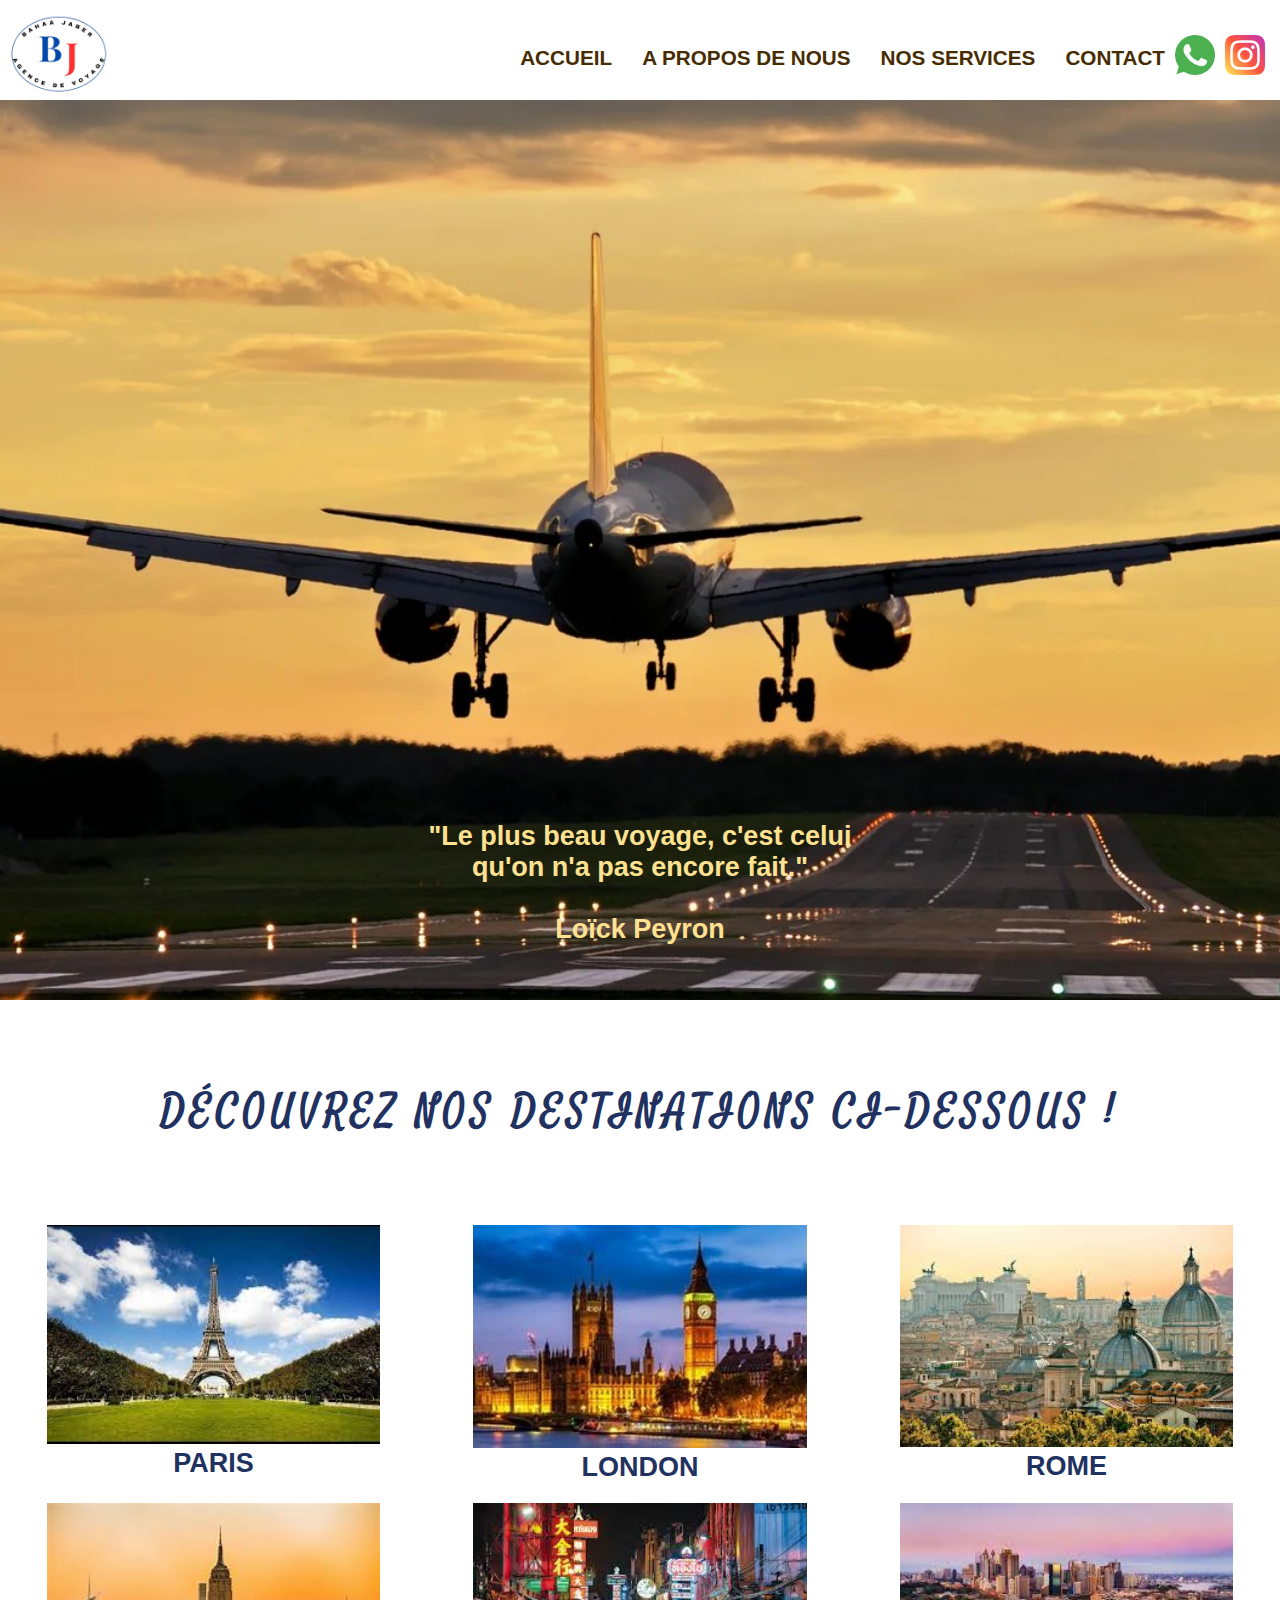
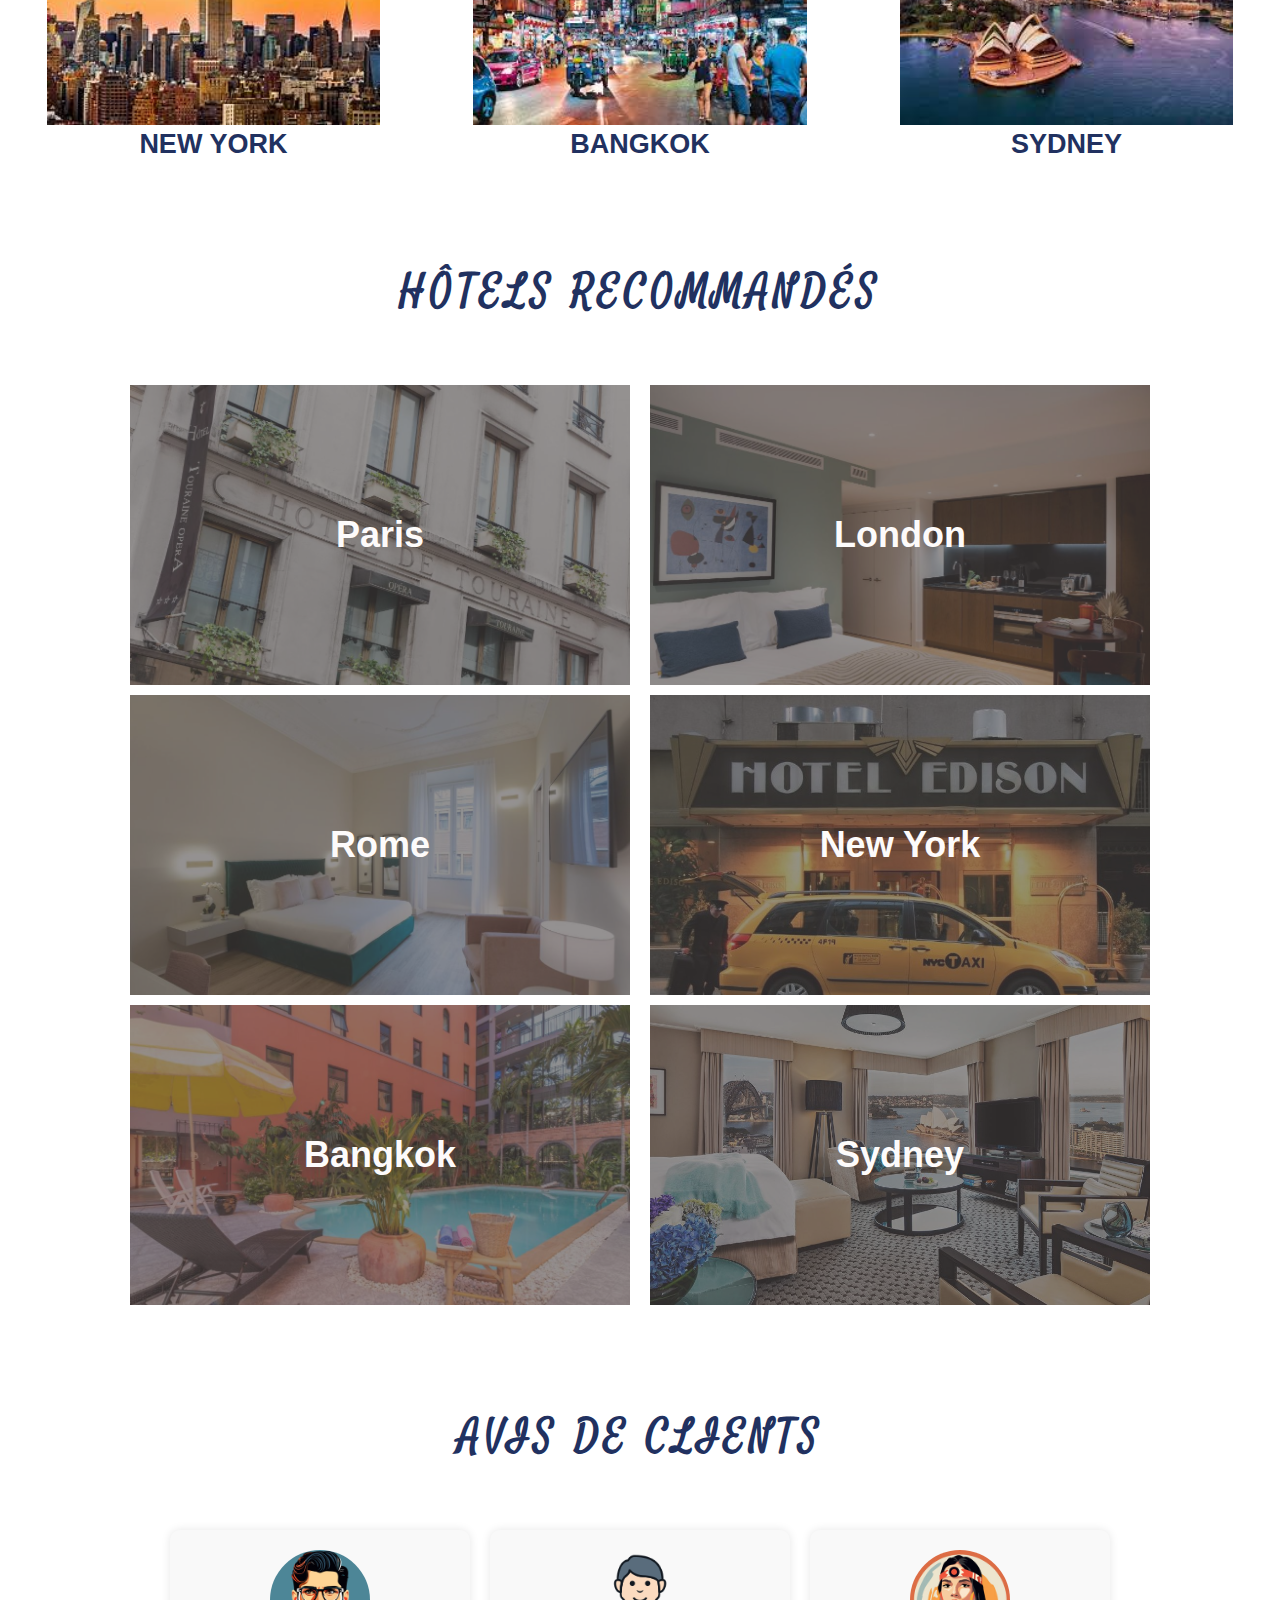
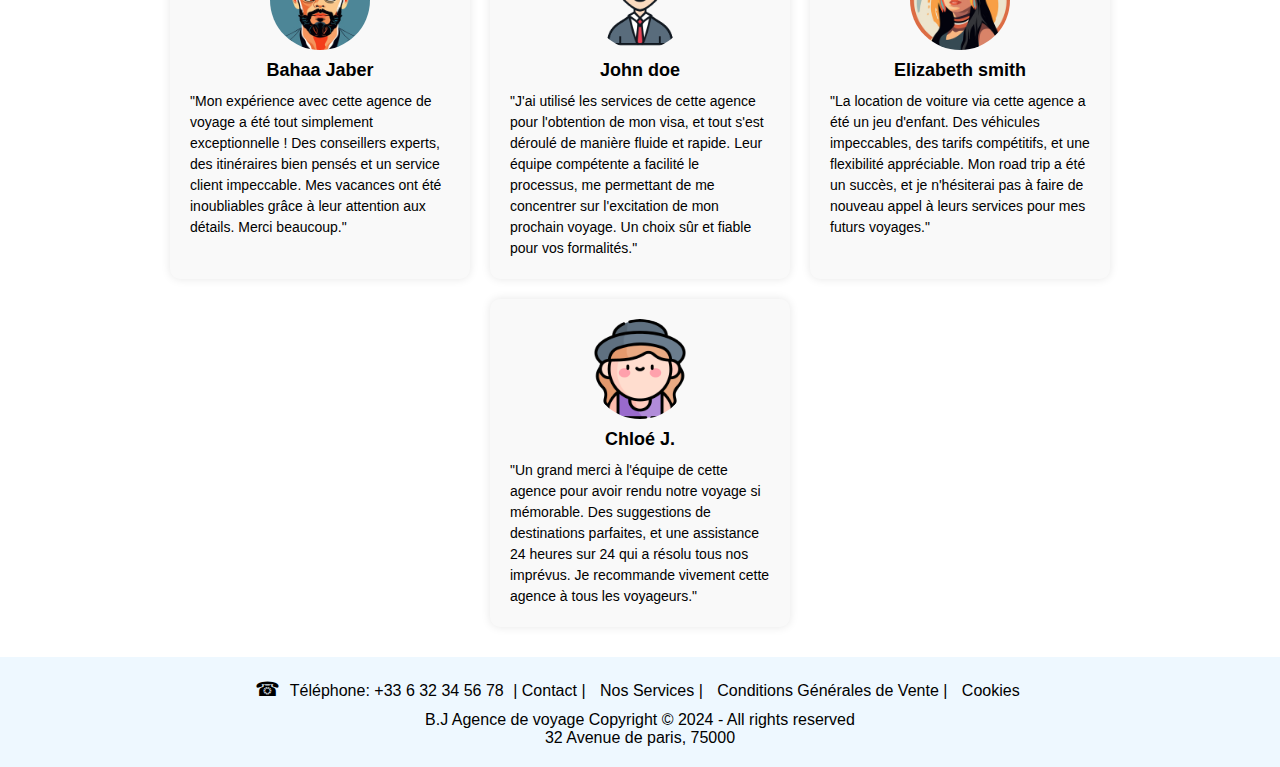
==== commit 26ee61f3: "transfer image logo into a link" ====
--- a/index.html
+++ b/index.html
@@ -14,7 +14,7 @@
 <body>
     <!--NAVBAR-->
     <nav class="navbar">
-        <img src="images/logo.png" alt="" class="logo">
+        <a href="index.html"><img src="images/logo.png" alt="logo" class="logo"></a>  
         <ul class="nav-links">
             <li><a href="index.html">Accueil</a></li>
             <li><a href="aproposdenous.html">A propos de Nous</a></li>
--- a/commun.css
+++ b/commun.css
@@ -69,6 +69,7 @@
     height: auto;
 }
 
+
 .nav-links {
     display: flex;
     align-items: center;
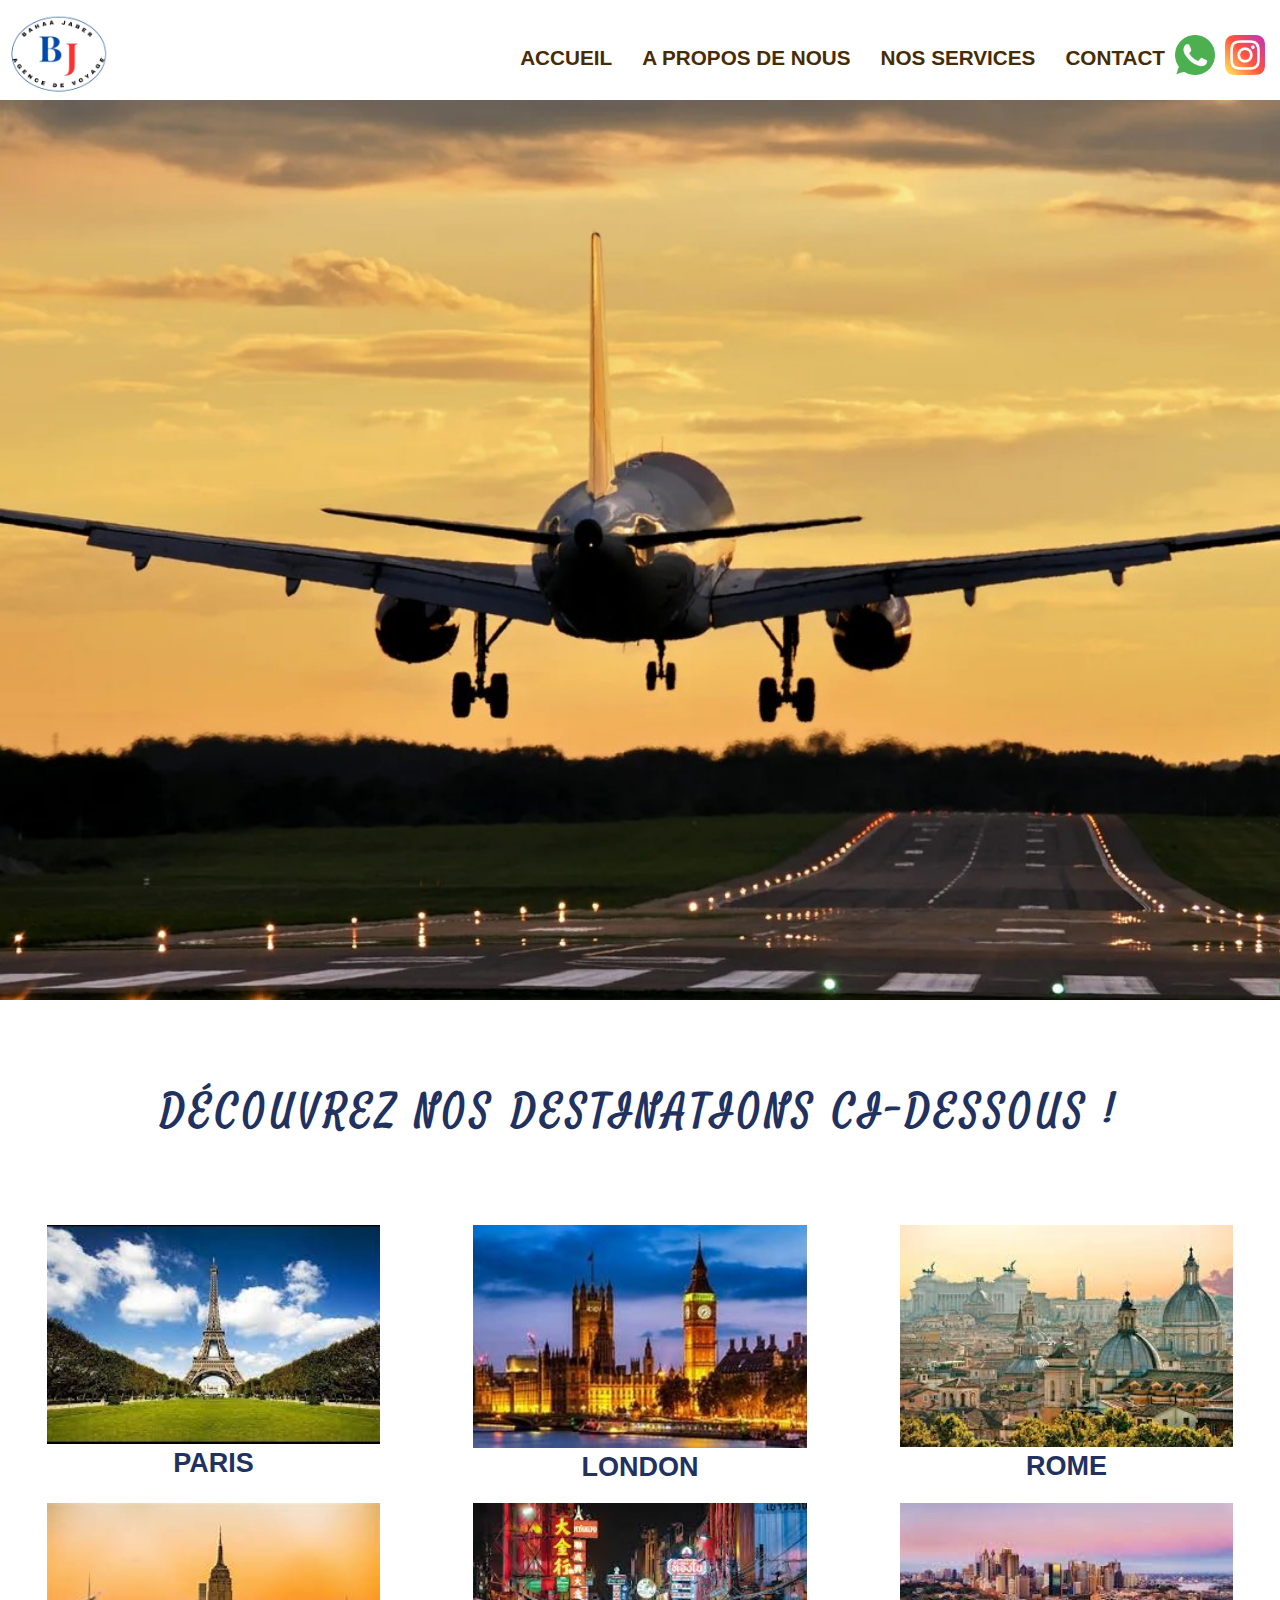
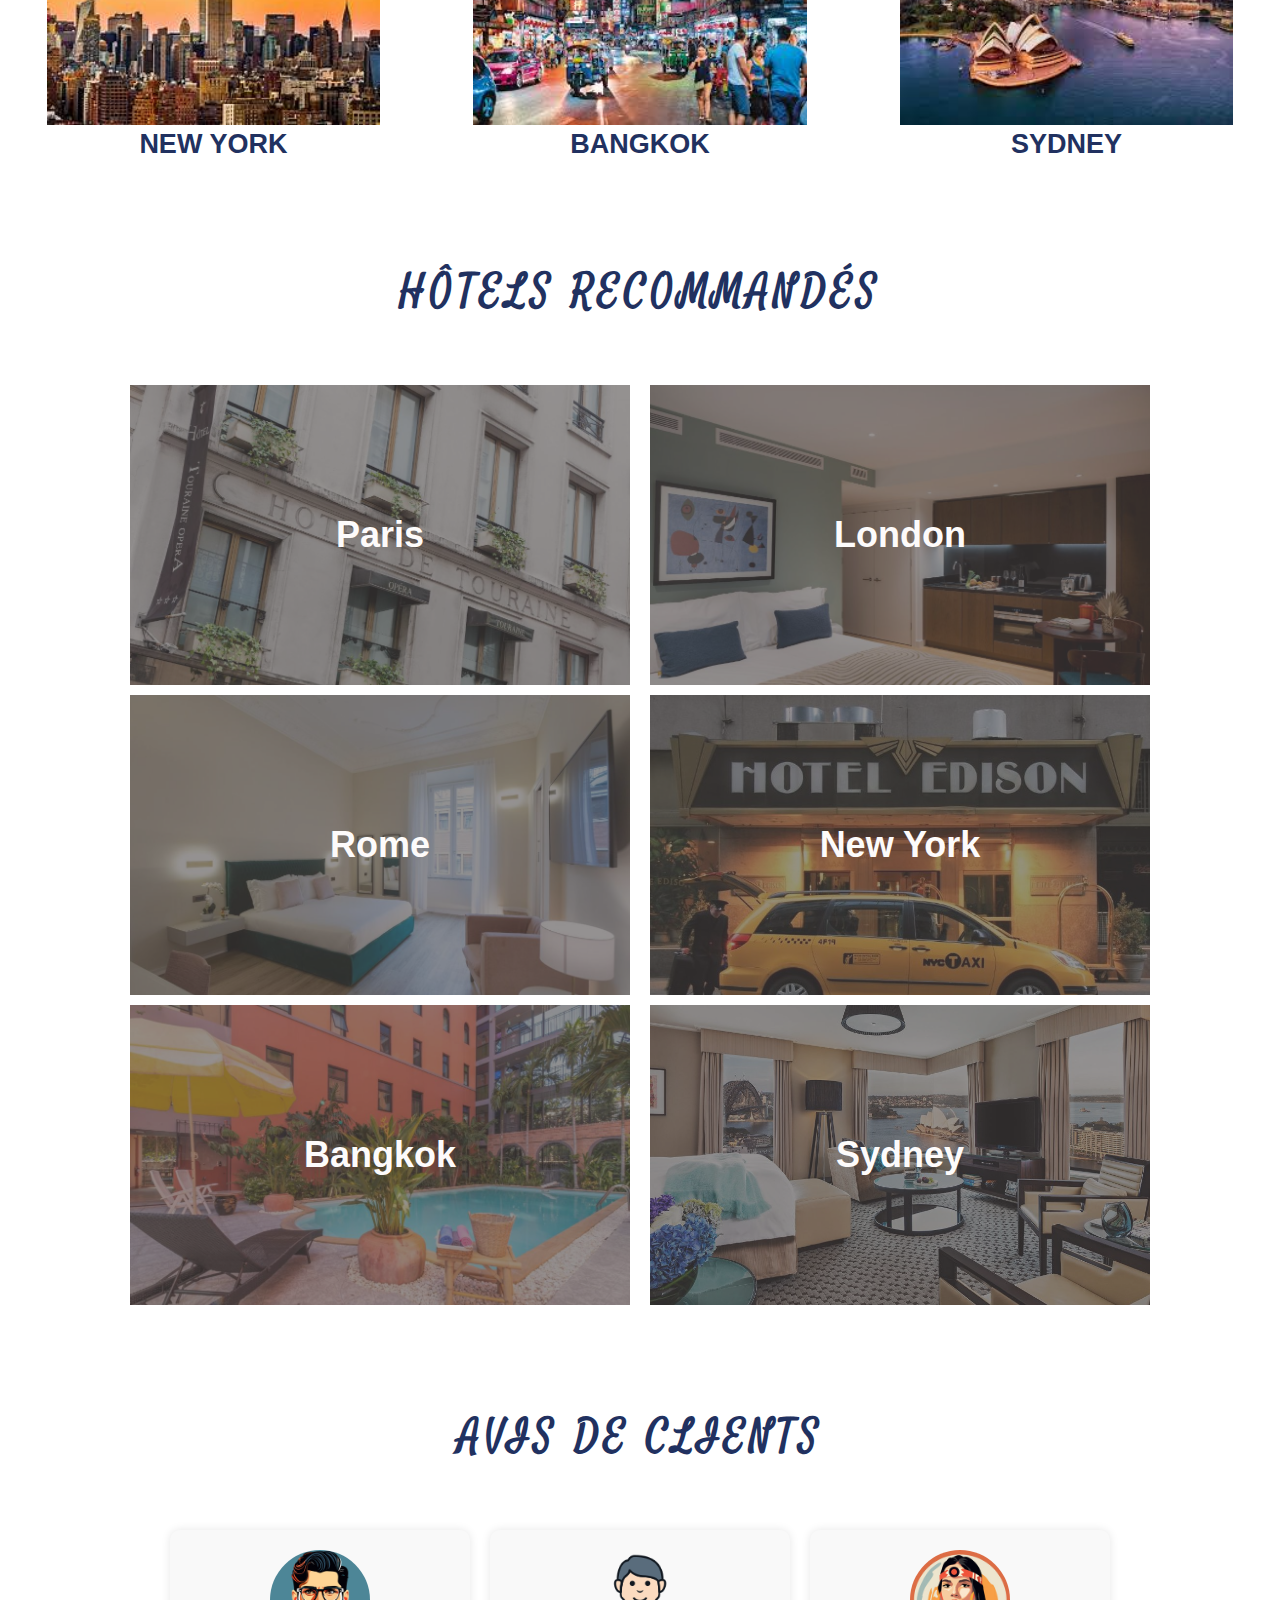
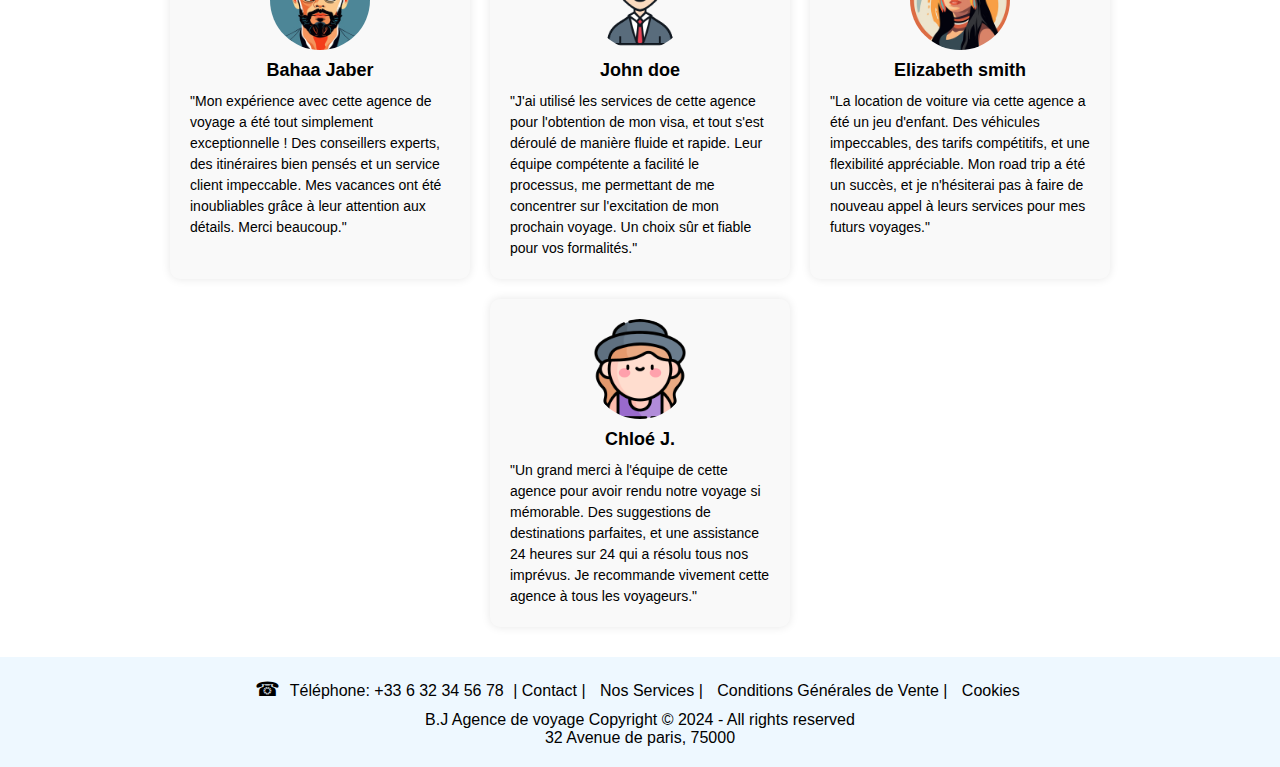
==== commit 71135297: "adjusted some colors and font size for better visibility" ====
--- a/index.html
+++ b/index.html
@@ -30,7 +30,7 @@
     <header>
         <div class="header-content">  
             <h1>Explorons Le monde ensemble!</h1>
-            <p>"Le plus beau voyage, c'est celui<br> qu'on n'a pas encore fait."<br><br>  Loïck Peyron</p>
+            <p>"Le plus beau voyage, c'est celui qu'on n'a pas encore fait."<br><br>  Loïck Peyron</p>
         </div>
     </header>
 
--- a/commun.css
+++ b/commun.css
@@ -1,8 +1,7 @@
 :root {
     /*Index page*/
 
-    --quote:#ffe291; /*Page d'Accueil header*/
-    --header-content:#e4b4ae; /*Page d'Accueil header*/
+    --header-content:#fffbf1; /*Page d'Accueil header*/
     --index-destinations:#213160; /*Page d'Accueil Nos destinations*/
     --grey-overlay:#4d4848; /*Page d'Accueil Hotels recommandés*/
     --index-hotels-ville: #fdfbfb; /*Page d'Accueil Hotels recommandés h3*/
--- a/index.css
+++ b/index.css
@@ -21,7 +21,7 @@
 }
 
 .header-content  p{ 
-  color: var( --quote); 
+  color: var( --header-content); 
 }
 
 .header-content h1
@@ -38,6 +38,21 @@
     to {
         opacity: 1;
         transform: translateY(0);
+    }
+}
+
+.header-content p
+ {
+    opacity: 0;
+    transform: translateX(-100px);
+    animation: dropAnimation 5s ease forwards;
+    font-size: 4.5vmin;
+}
+
+@keyframes dropAnimation {
+    to {
+        opacity: 1;
+        transform: translateX(0);
     }
 }
 
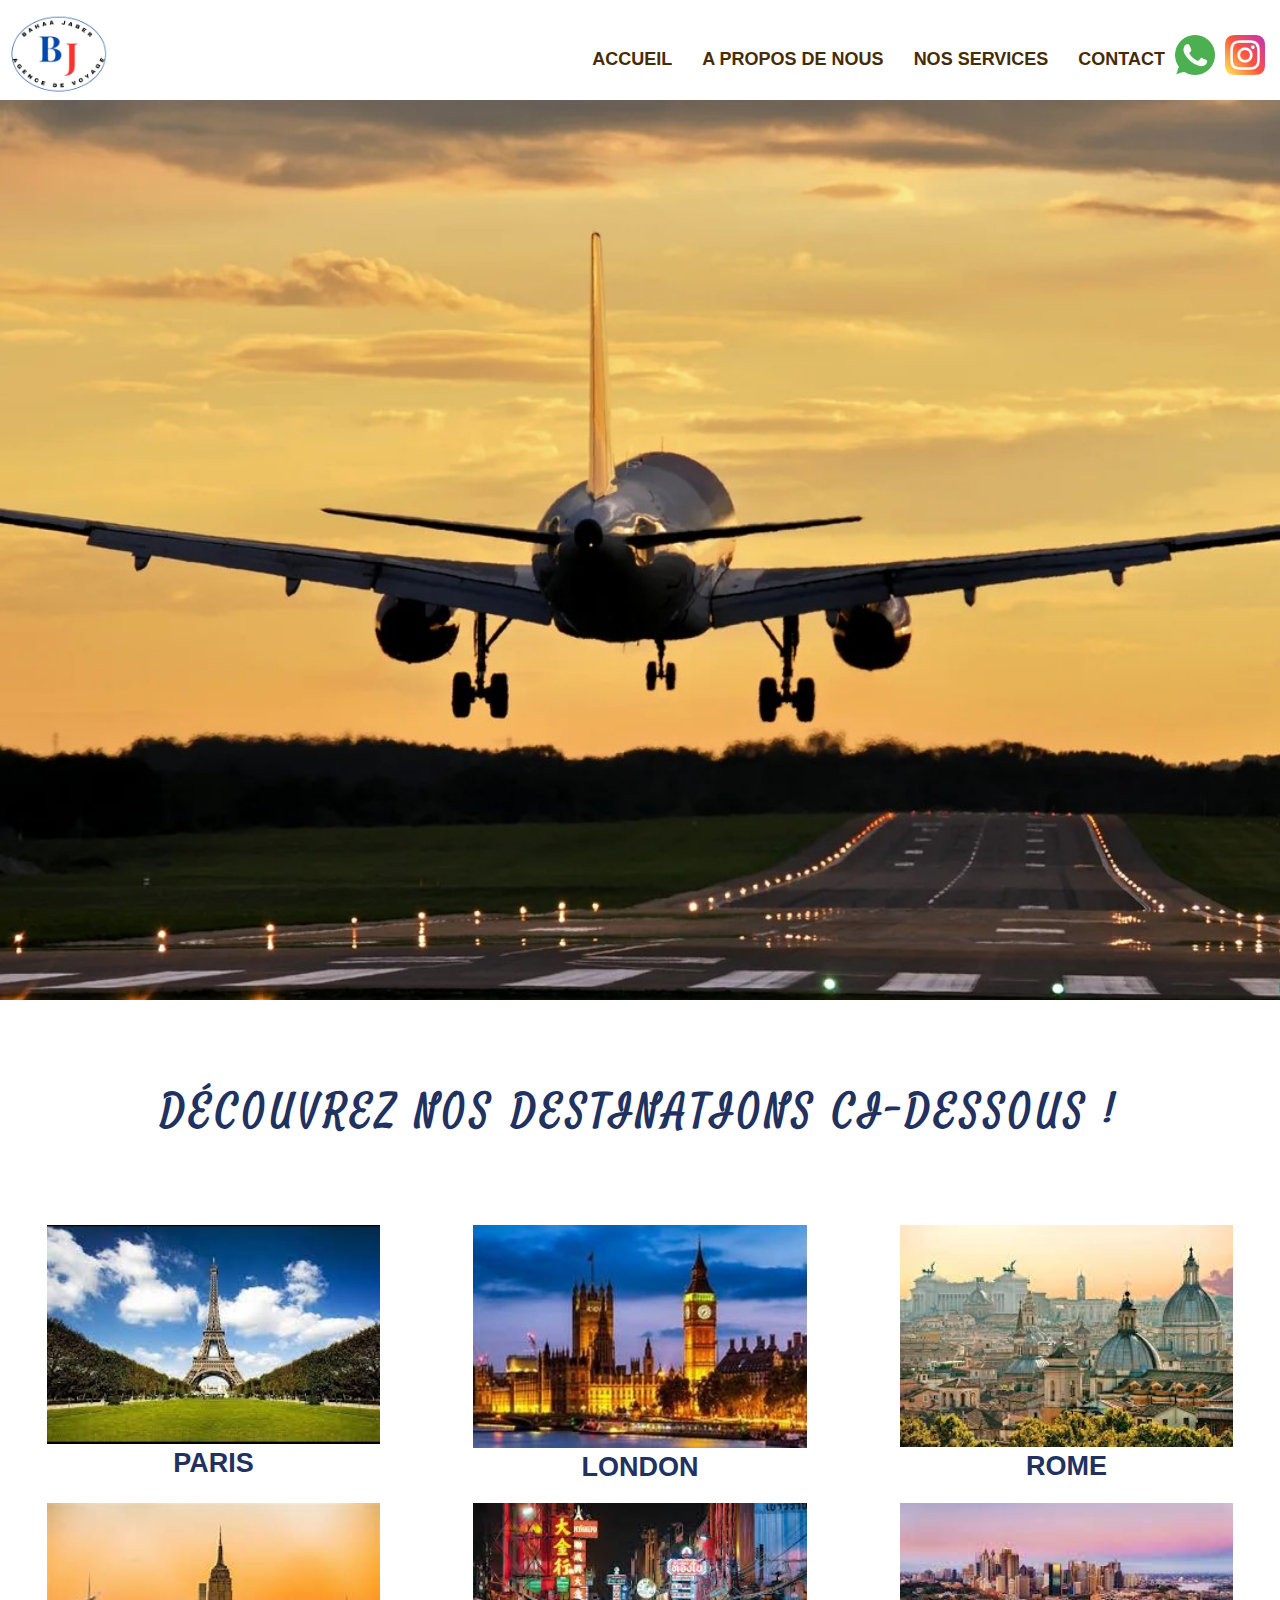
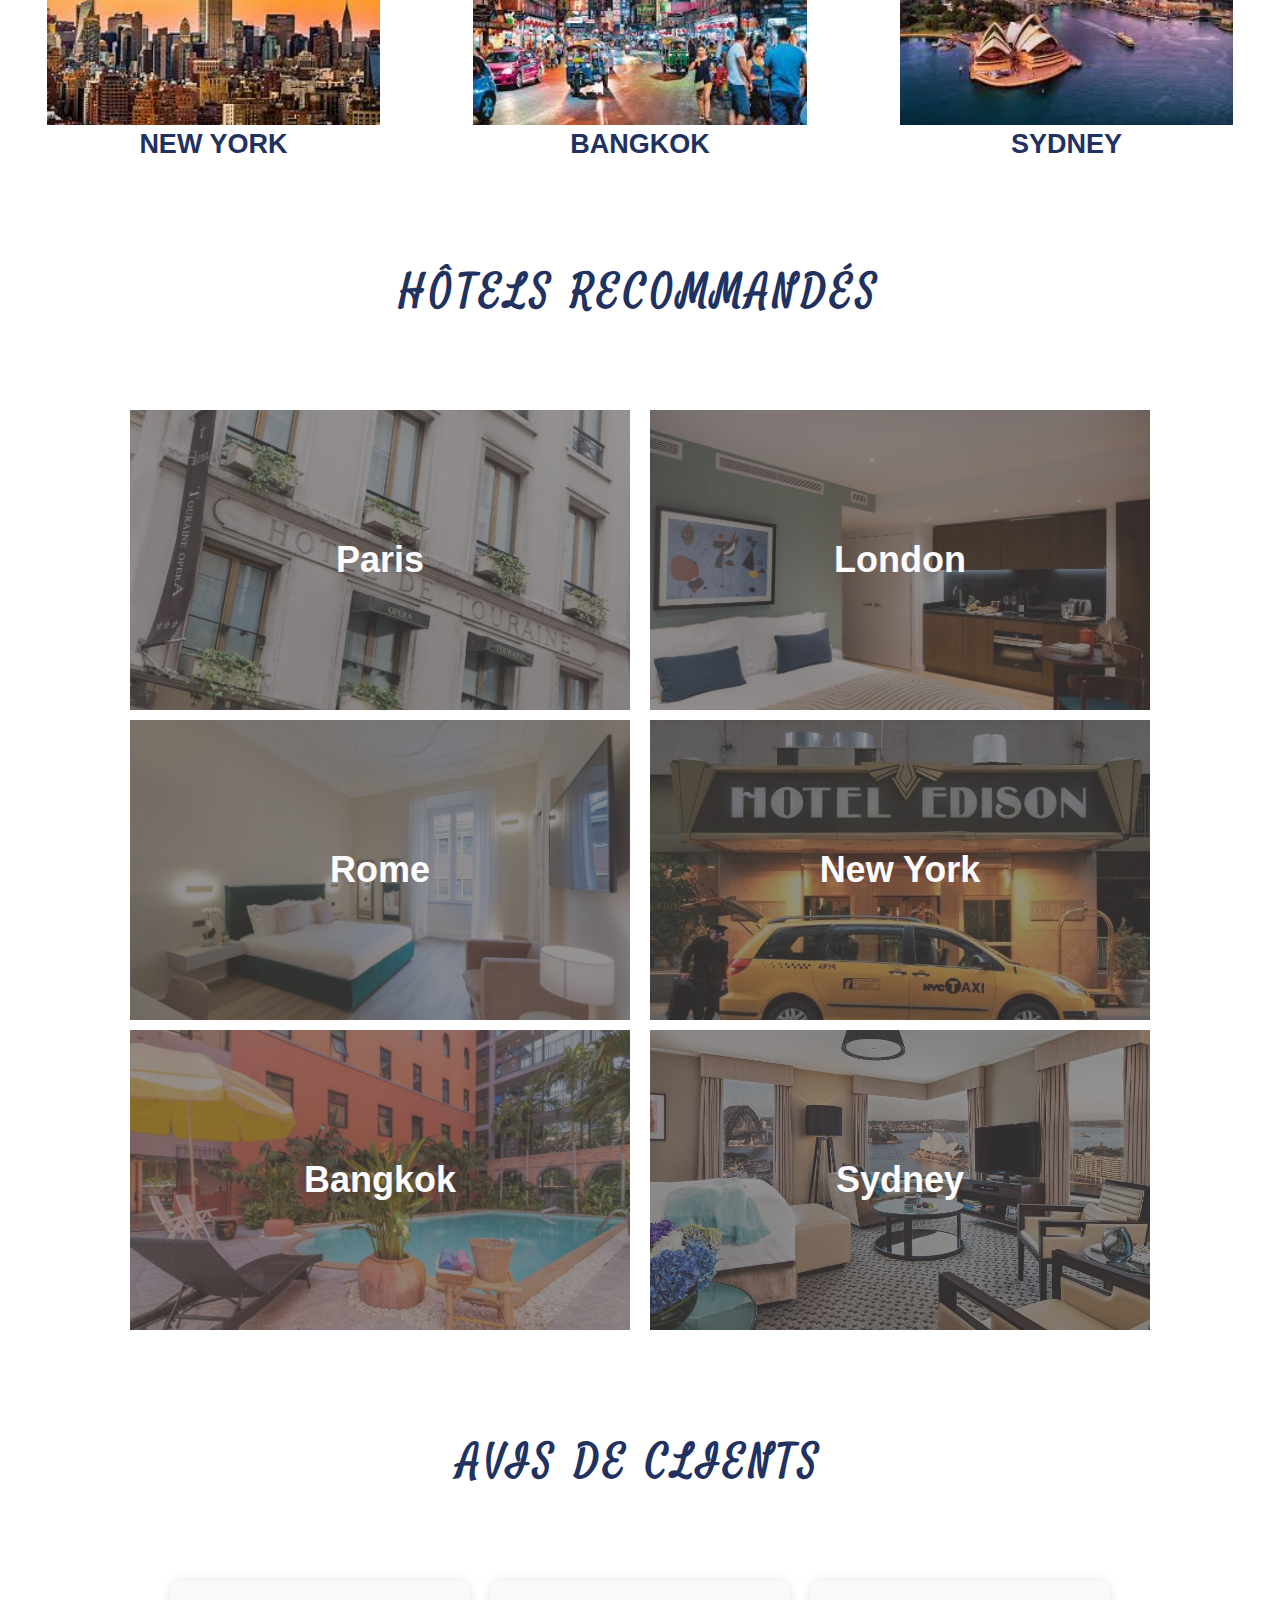
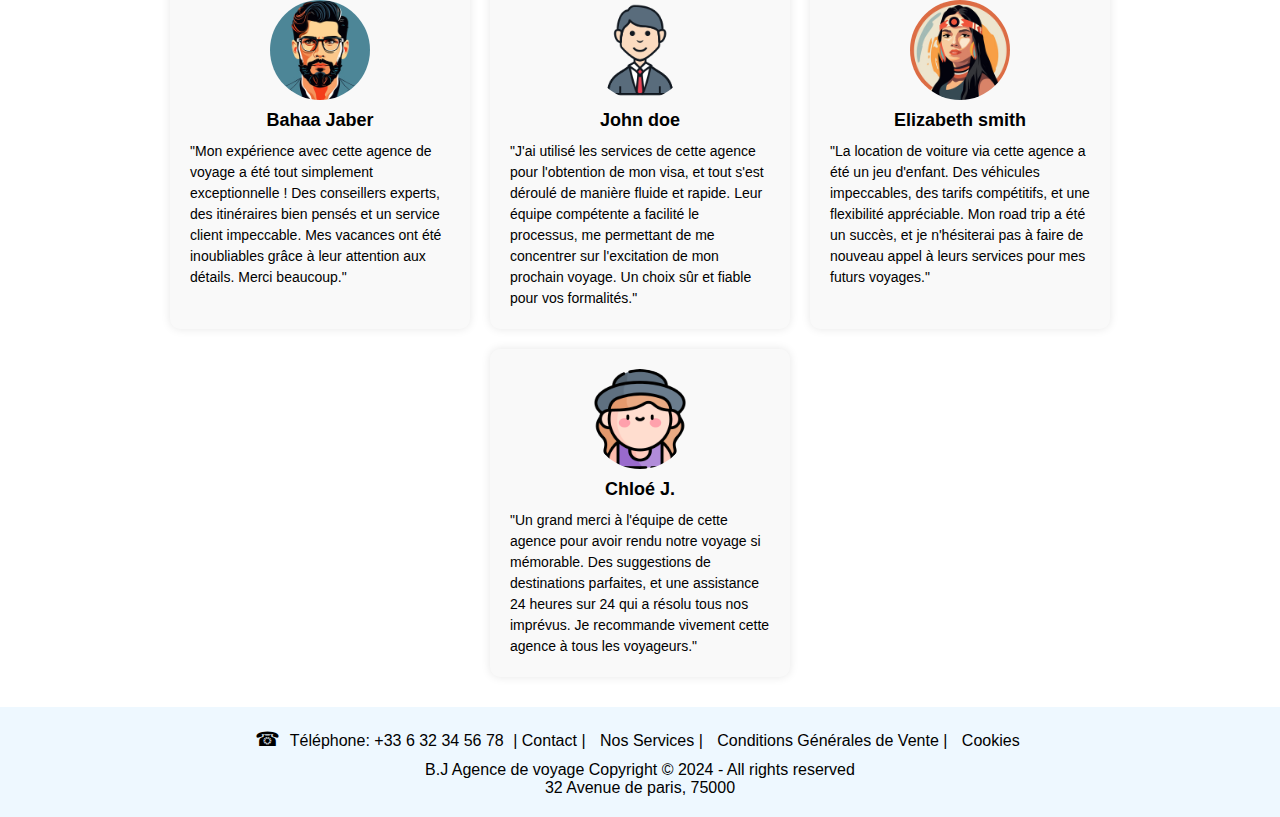
==== commit 7db3c4b2: "ajouter des alt pour les images" ====
--- a/index.html
+++ b/index.html
@@ -38,27 +38,27 @@
     <section class="index-destinations">
         <h2>Découvrez nos destinations ci-dessous !</h2>
         <a href="https://www.tripadvisor.com/Attractions-g187147-Activities-Paris_Ile_de_France.html" class="index-destinations-box" target="_blank">
-            <img src="images/paris.jpg" alt="">
+            <img src="images/paris.jpg" alt="tour eiffel">
             <h3>Paris</h3>
         </a>
         <a href="https://www.tripadvisor.com/Attractions-g186338-Activities-London_England.html" class="index-destinations-box" target="_blank">
-            <img src="images/london.jpg" alt="">
+            <img src="images/london.jpg" alt="londre">
             <h3>London</h3>
         </a>
         <a href="https://www.tripadvisor.com/Attractions-g187791-Activities-Rome_Lazio.html" class="index-destinations-box" target="_blank">
-            <img src="images/rome.jpg" alt="">
+            <img src="images/rome.jpg" alt="Rome">
             <h3>Rome</h3>
         </a>
         <a href="https://www.tripadvisor.com/Attractions-g60763-Activities-New_York_City_New_York.html" class="index-destinations-box" target="_blank">
-            <img src="images/new-york.jpg" alt="">
+            <img src="images/new-york.jpg" alt="New york">
             <h3>New York</h3>
         </a>
         <a href="https://www.tripadvisor.com/Tourism-g293916-Bangkok-Vacations.html" class="index-destinations-box" target="_blank">
-            <img src="images/bangkok.jpg" alt="">
+            <img src="images/bangkok.jpg" alt="Bangkok">
             <h3>Bangkok</h3>
         </a>
         <a href="https://www.tripadvisor.com/Attractions-g255060-Activities-Sydney_New_South_Wales.html" class="index-destinations-box" target="_blank">
-            <img src="images/sydney.jpg" alt="">
+            <img src="images/sydney.jpg" alt="Sydney">
             <h3>Sydney</h3>
         </a>
     </section>
@@ -93,29 +93,29 @@
     </section>
 
     <!--Avis clients-->
-    <div class="container">
+    <section class="container">
         <h2>Avis de clients</h2>
         <div class="feedback">
-            <img src="images/client1.jpg" alt="Client Photo">
+            <img src="images/client1.jpg" alt="Client-1 Photo">
             <h3>Bahaa Jaber</h3>
             <p>"Mon expérience avec cette agence de voyage a été tout simplement exceptionnelle ! Des conseillers experts, des itinéraires bien pensés et un service client impeccable. Mes vacances ont été inoubliables grâce à leur attention aux détails. Merci beaucoup."</p>
         </div>
         <div class="feedback">
-            <img src="images/client2.jpg" alt="Client Photo">
+            <img src="images/client2.jpg" alt="Client-2 Photo">
             <h3>John doe</h3>
             <p>"J'ai utilisé les services de cette agence pour l'obtention de mon visa, et tout s'est déroulé de manière fluide et rapide. Leur équipe compétente a facilité le processus, me permettant de me concentrer sur l'excitation de mon prochain voyage. Un choix sûr et fiable pour vos formalités."</p>
         </div>
         <div class="feedback">
-            <img src="images/client3.jpg" alt="Client Photo">
+            <img src="images/client3.jpg" alt="Client-3 Photo">
             <h3>Elizabeth smith</h3>
             <p>"La location de voiture via cette agence a été un jeu d'enfant. Des véhicules impeccables, des tarifs compétitifs, et une flexibilité appréciable. Mon road trip a été un succès, et je n'hésiterai pas à faire de nouveau appel à leurs services pour mes futurs voyages."</p>
         </div>
         <div class="feedback">
-            <img src="images/client4.png" alt="Client Photo">
+            <img src="images/client4.png" alt="Client-4 Photo">
             <h3>Chloé J.</h3>
             <p>"Un grand merci à l'équipe de cette agence pour avoir rendu notre voyage si mémorable. Des suggestions de destinations parfaites, et une assistance 24 heures sur 24 qui a résolu tous nos imprévus. Je recommande vivement cette agence à tous les voyageurs."</p>
         </div>
-    </div>
+    </section>
 
     <!--footer-->
     <footer>
--- a/commun.css
+++ b/commun.css
@@ -79,6 +79,10 @@
     margin: 0 10px;
 }
 
+.nav-links a {
+    font-size: 2vmin;
+}
+
 .nav-links li a{
   color:var(--navlinks);
 }
@@ -151,32 +155,21 @@
     display: none;
 }
 
-@media only screen and (max-width: 768px) {
-    footer div {
-        flex-direction: column;
-        align-items: center;
-        font-size: 2.5vmin;
-    }
-    footer p {
-        flex-direction: column;
-        align-items: center;
-        font-size: 2.5vmin;
-    }
-}
-
- @media only screen and (max-width:850px){
+ @media only screen and (max-width:767px){
 
     .menu-btn {
         display: block;
     }
     .navbar {
-        padding: 0;
         font-size: 3vmin;
+        flex-direction: column;
+        
     }
     .logo {
         position: absolute;
         top: 0px;
         left: 10px;
+        
     }
     .nav-links {
         flex-direction: column;
@@ -187,24 +180,31 @@
         transition:  all 0.5s ease;
     }
 
-    .mobile-menu {
-        background-color: #fff0d7;
+    .nav-links a {
+        font-size: 3vmin;
     }
     .nav-links li {
             margin: 30px auto;
     }
 
     .mobile-menu {
-        margin-top: 0px;
+        background-color: #fff0d7;    
+        margin: 0;
         height: 70vh;
         border-bottom-left-radius: 50px;
-        border-bottom-right-radius: 50px;
+        border-bottom-right-radius: 50px;      
     }
     .nav-links li {
         margin: 30px auto;
-}
-
-
+    }
+
+    footer,
+    footer p
+      {
+        flex-direction: column;
+        align-items: center;
+        font-size: 2.5vmin;
+    }
+    
 }   
 
-
--- a/index.css
+++ b/index.css
@@ -31,7 +31,6 @@
     animation: dropAnimation 5s ease forwards;
     font-size: 7vmin;
     margin: 20px auto;
-
 }
 
 @keyframes dropAnimation {
@@ -45,11 +44,11 @@
  {
     opacity: 0;
     transform: translateX(-100px);
-    animation: dropAnimation 5s ease forwards;
+    animation: slidein 5s ease forwards;
     font-size: 4.5vmin;
 }
 
-@keyframes dropAnimation {
+@keyframes slidein {
     to {
         opacity: 1;
         transform: translateX(0);
@@ -67,6 +66,13 @@
 }
 
 /* destinations */
+
+.index-destinations {
+  display: flex;
+  flex-wrap: wrap;
+  justify-content: center; 
+  text-align: center;
+}
 
 .index-destinations h2 {
     font: bold 40px/85px 'Satisfy', sans-serif;
@@ -86,17 +92,6 @@
     font-weight: bold;
     font-size: 3vmin;
   }
-
-  .index-destinations a:hover {
-   text-decoration: none;
-  }
-  
-  .index-destinations {
-    display: flex;
-    flex-wrap: wrap;
-    justify-content: center; 
-    text-align: center;
-  }
   
   .index-destinations-box {
     flex-basis: calc(33.33% - 10px);
@@ -133,7 +128,7 @@
   flex-basis: 100%;
   text-transform: uppercase;
   letter-spacing: 5px;
-  margin-top: 25px;
+  margin: 25px;
 }
 
 
@@ -147,10 +142,11 @@
     align-items: center;
     position: relative;
     margin-top: 10px;
+   
 }
 
 .index-hotels-ville:nth-child(2)  {
-    background-image:url(../images/Hotel\ Touraine\ Opera.jpg)
+    background-image:url(../images/Hotel\ Touraine\ Opera.jpg);
 }
 .index-hotels-ville:nth-child(3)  {
     background-image:url(../images/Cove\ Landmark\ Pinnacle.jpg)
@@ -169,11 +165,11 @@
 }
 
 .grey-overlay {
-    position: absolute;
-    inset: 0;
-    background-color:var( --grey-overlay);
-    opacity: 0.6;
-    transition: all ease-in-out 0.2s;
+  position: absolute;
+  inset: 0;
+  background-color:var( --grey-overlay);
+  opacity: 0.6;
+  transition: all ease-in-out 0.2s;
 }
 
 .index-hotels-ville:hover .grey-overlay{
@@ -190,7 +186,7 @@
 
 
 .index-hotels-ville:hover h3 {
-    opacity: 0;
+  opacity: 0;
 }
 
 
@@ -223,7 +219,7 @@
     flex-basis: 100%;
     text-transform: uppercase;
     letter-spacing: 5px;
-    margin-top: 25px;
+    margin: 25px;
   }
 
 .feedback img {
@@ -242,18 +238,17 @@
 .feedback p {
     font-size: 14px;
     line-height: 1.5;
-    margin: 0;
 }
 
 
 
 /* Responsive Styling */
 
-  @media only screen and (max-width: 1024px) and (max-height: 1366px),
-         only screen and (max-width: 912px) and (max-height: 1368px),
-         only screen and (max-width: 820px) and (max-height: 1180px),
-         only screen and (max-width: 768px),
-         only screen and (max-width: 480px) {
+  @media only screen and (max-width: 1024px),
+         (max-width: 912px),
+         (max-width: 820px),
+         (max-width: 768px),
+         (max-width: 480px) {
     .index-destinations-box {
         flex-basis: calc(50% - 10px);
         margin-bottom: 10px;
